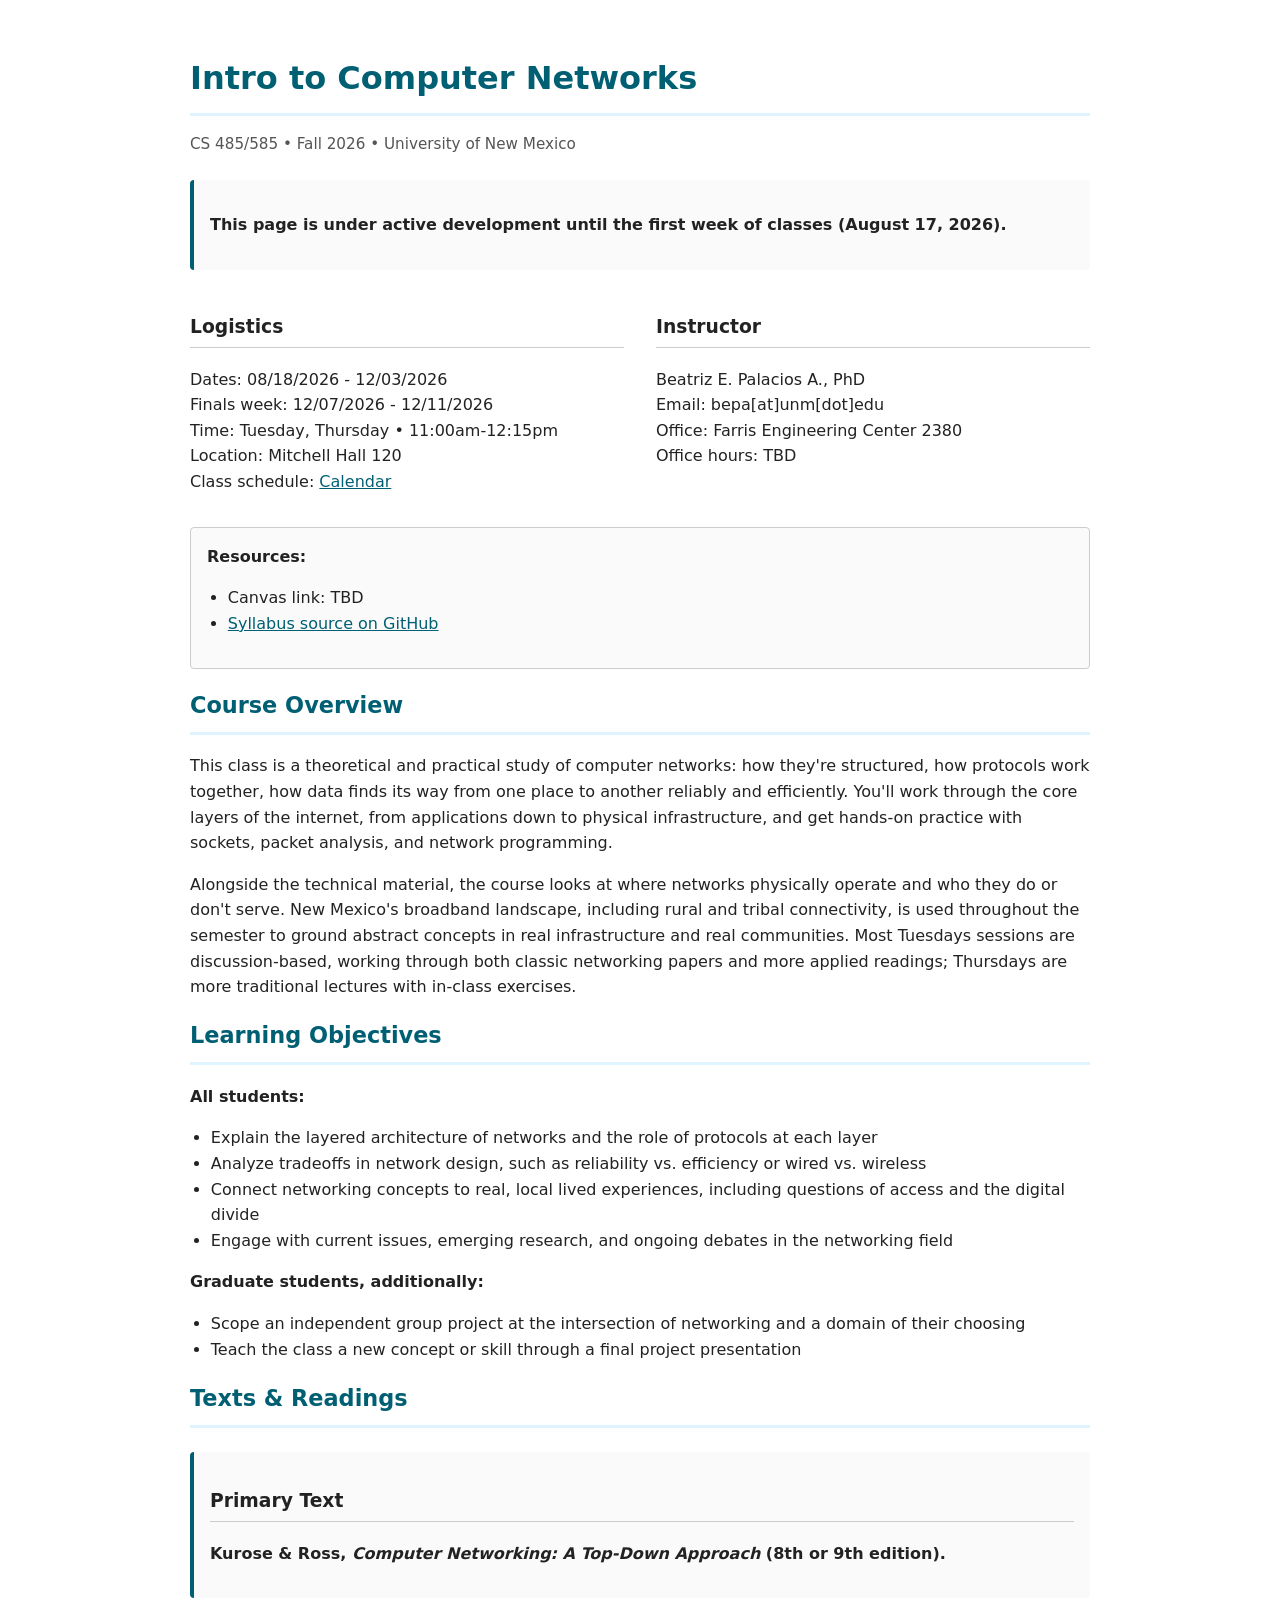
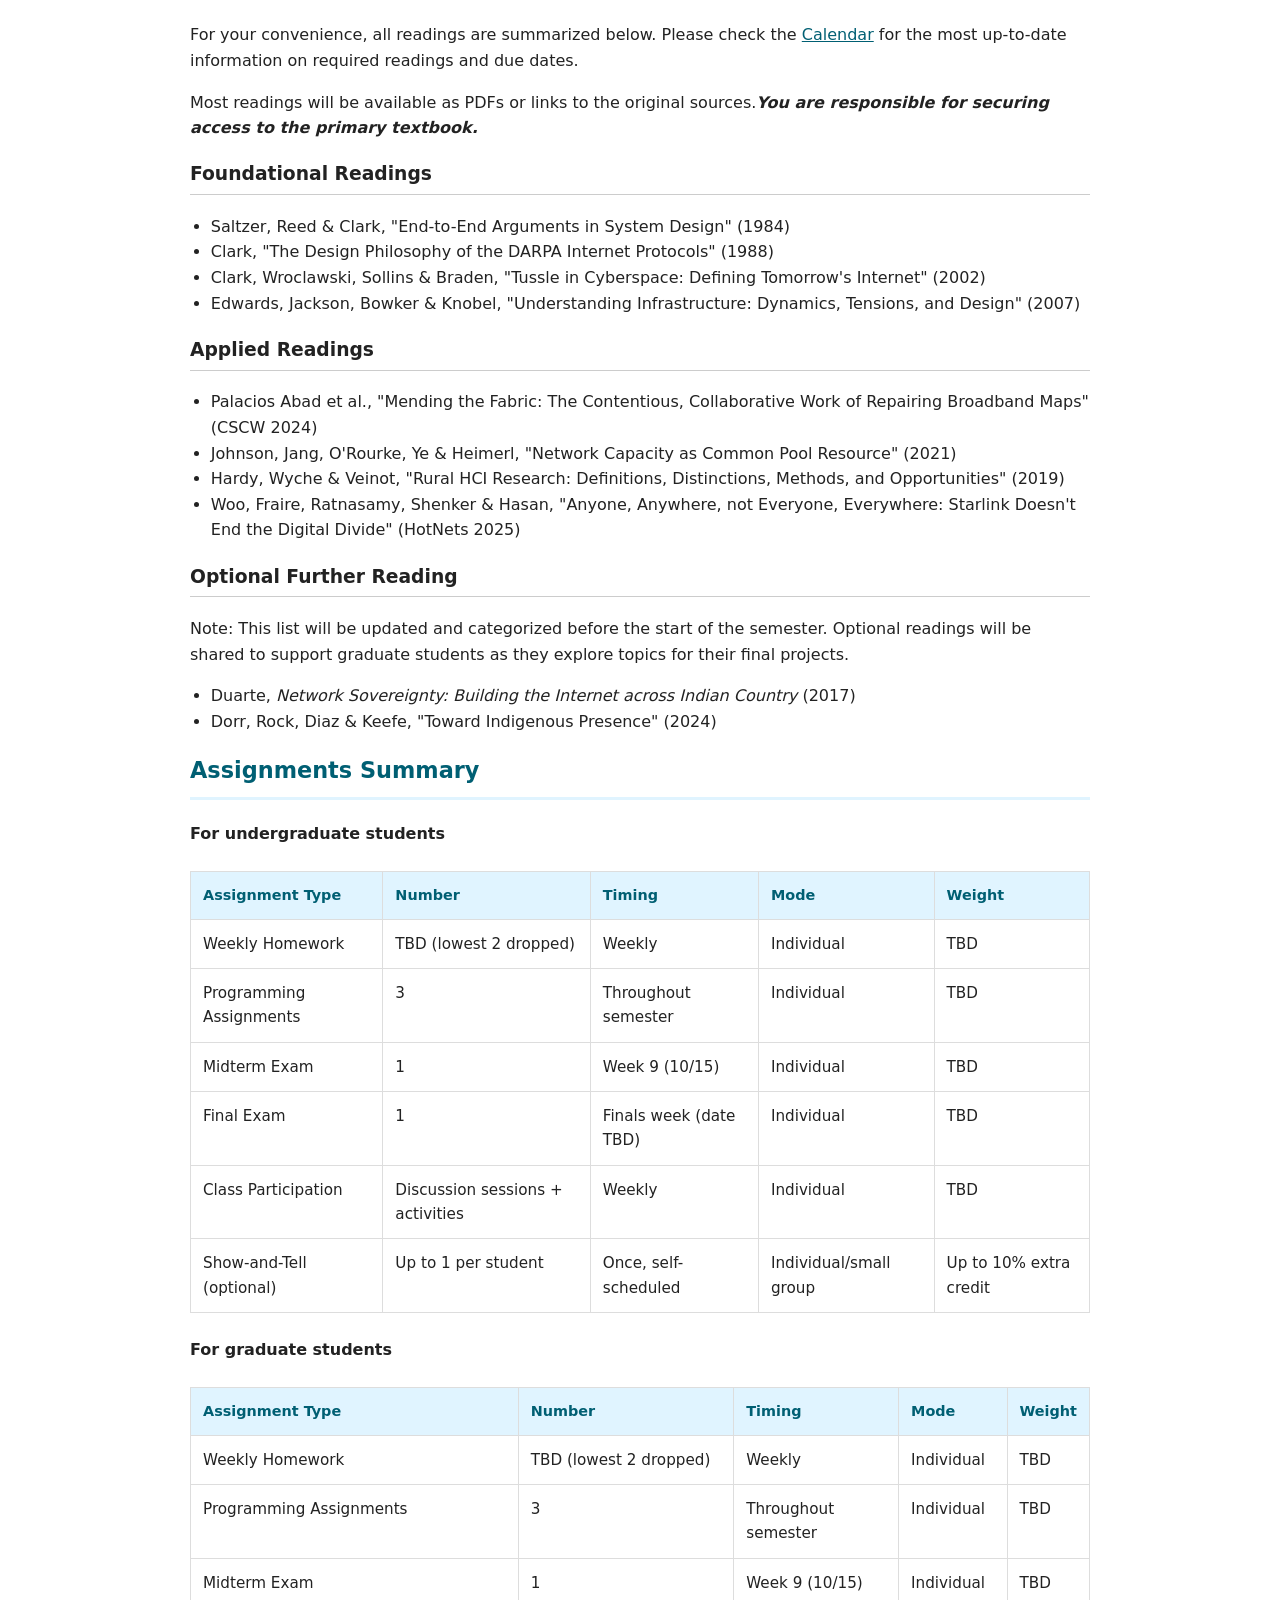
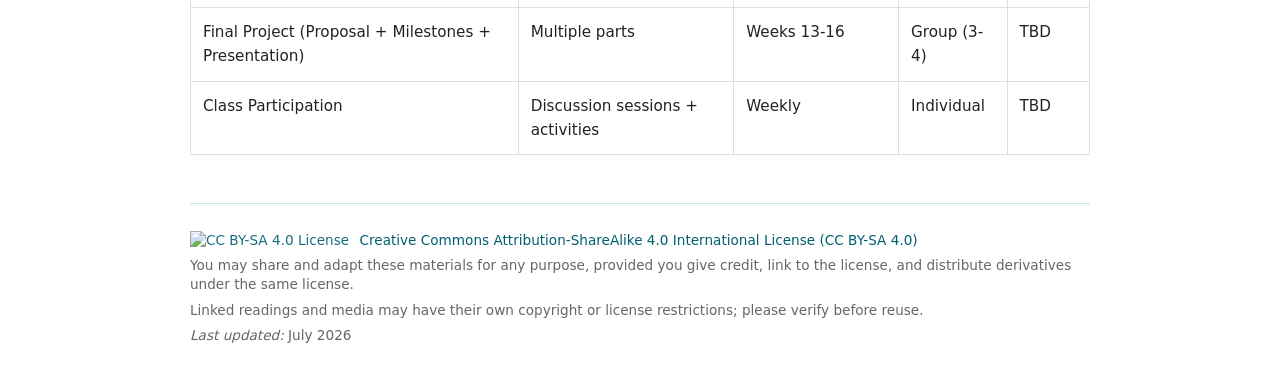
==== index.html @ 144d6987 "Initial commit for course site With basic structure. This is a work-in-progress." ====
<!DOCTYPE html>
<html lang="en">
  <head>
    <meta charset="UTF-8">
    <title>Networks - Fall 2026</title>
    <meta name="viewport" content="width=device-width, initial-scale=1">
    <link rel="stylesheet" href="styles.css">
  </head>

  <body>
    <h1>Intro to Computer Networks</h1>
    <p class="meta">CS 485/585 • Fall 2026 • University of New Mexico</p>

    <div class="box-a">
      <p><strong>This page is under active development until the first week of classes (August 17, 2026).</strong></p>
    </div>

    <div class="twocol">
      <div>
        <h3>Logistics</h3>
        <p>
          Dates: 08/18/2026 - 12/03/2026<br>
          Finals week: 12/07/2026 - 12/11/2026<br>
          Time: Tuesday, Thursday • 11:00am-12:15pm<br>
          Location: Mitchell Hall 120<br>
          Class schedule: <a href="schedule/">Calendar</a>
        </p>
      </div>

      <div>
        <h3>Instructor</h3>
        <p>
          Beatriz E. Palacios A., PhD<br>
          Email: bepa[at]unm[dot]edu<br>
          Office: Farris Engineering Center 2380<br>
          Office hours: TBD
        </p>
      </div>
    </div>

    <div class="box">
      <strong>Resources:</strong>
      <ul>
        <li>Canvas link: TBD</li>
        <li><a href="https://github.com/bepalaciosa/networks-fall2026">Syllabus source on GitHub</a></li>
      </ul>
    </div>

    <h2>Course Overview</h2>
    <p>
        This class is a theoretical and practical study of computer networks: how they're structured, how protocols work together, how data finds its way from one place to another reliably and efficiently. You'll work through the core layers of the internet, from applications down to physical infrastructure, and get hands-on practice with sockets, packet analysis, and network programming.
    </p>
    <p>
        Alongside the technical material, the course looks at where networks physically operate and who they do or don't serve. New Mexico's broadband landscape, including rural and tribal connectivity, is used throughout the semester to ground abstract concepts in real infrastructure and real communities. Most Tuesdays sessions are discussion-based, working through both classic networking papers and more applied readings; Thursdays are more traditional lectures with in-class exercises.
    </p>

    <h2>Learning Objectives</h2>
    <p><strong>All students:</strong></p>
    <ul>
      <li>Explain the layered architecture of networks and the role of protocols at each layer</li>
      <li>Analyze tradeoffs in network design, such as reliability vs. efficiency or wired vs. wireless</li>
      <li>Connect networking concepts to real, local lived experiences, including questions of access and the digital divide</li>
      <li>Engage with current issues, emerging research, and ongoing debates in the networking field</li>
    </ul>
    <p><strong>Graduate students, additionally:</strong></p>
    <ul>
      <li>Scope an independent group project at the intersection of networking and a domain of their choosing</li>
      <li>Teach the class a new concept or skill through a final project presentation</li>
    </ul>

    <h2>Texts &amp; Readings</h2>
    <div class="box-a">
        <h3>Primary Text</h3>
       <p><strong>Kurose &amp; Ross, <em>Computer Networking: A Top-Down Approach</em> (8th or 9th edition).</strong></p>
    </div>

    <p>For your convenience, all readings are summarized below. Please check the <a href="schedule/">Calendar</a> for the most up-to-date information on required readings and due dates.</p>

    <p>Most readings will be available as PDFs or links to the original sources.<strong><em>You are responsible for securing access to the primary textbook.</em></strong></p>
   
    <h3>Foundational Readings</h3>
    <ul>
        <li>Saltzer, Reed &amp; Clark, "End-to-End Arguments in System Design" (1984)</li>
        <li>Clark, "The Design Philosophy of the DARPA Internet Protocols" (1988)</li>
        <li>Clark, Wroclawski, Sollins &amp; Braden, "Tussle in Cyberspace: Defining Tomorrow's Internet" (2002)</li>
        <li>Edwards, Jackson, Bowker &amp; Knobel, "Understanding Infrastructure: Dynamics, Tensions, and Design" (2007)</li>
    </ul>

    <h3>Applied Readings</h3>
    <ul>
        <li>Palacios Abad et al., "Mending the Fabric: The Contentious, Collaborative Work of Repairing Broadband Maps" (CSCW 2024)</li>
        <li>Johnson, Jang, O'Rourke, Ye &amp; Heimerl, "Network Capacity as Common Pool Resource" (2021)</li>
        <li>Hardy, Wyche &amp; Veinot, "Rural HCI Research: Definitions, Distinctions, Methods, and Opportunities" (2019)</li>
        <li>Woo, Fraire, Ratnasamy, Shenker &amp; Hasan, "Anyone, Anywhere, not Everyone, Everywhere: Starlink Doesn't End the Digital Divide" (HotNets 2025)</li>
    </ul>
    
    <h3>Optional Further Reading</h3>
    <p>Note: This list will be updated and categorized before the start of the semester. Optional readings will be shared to support graduate students as they explore topics for their final projects.</p>
    <ul>
        <li>Duarte, <em>Network Sovereignty: Building the Internet across Indian Country</em> (2017)</li>
        <li>Dorr, Rock, Diaz &amp; Keefe, "Toward Indigenous Presence" (2024)</li>
    </ul>

    <h2>Assignments Summary</h2>

    <h4>For undergraduate students</h4>
    <table class="course-table">
      <thead>
        <tr>
          <th>Assignment Type</th>
          <th>Number</th>
          <th>Timing</th>
          <th>Mode</th>
          <th>Weight</th>
        </tr>
      </thead>
      <tbody>
        <tr>
          <td>Weekly Homework</td><td>TBD (lowest 2 dropped)</td><td>Weekly</td><td>Individual</td><td>TBD</td>
        </tr>
        <tr>
          <td>Programming Assignments</td><td>3</td><td>Throughout semester</td><td>Individual</td><td>TBD</td>
        </tr>
        <tr>
          <td>Midterm Exam</td><td>1</td><td>Week 9 (10/15)</td><td>Individual</td><td>TBD</td>
        </tr>
        <tr>
          <td>Final Exam</td><td>1</td><td>Finals week (date TBD)</td><td>Individual</td><td>TBD</td>
        </tr>
        <tr>
          <td>Class Participation</td><td>Discussion sessions + activities</td><td>Weekly</td><td>Individual</td><td>TBD</td>
        </tr>
        <tr>
          <td>Show-and-Tell (optional)</td><td>Up to 1 per student</td><td>Once, self-scheduled</td><td>Individual/small group</td><td>Up to 10% extra credit</td>
        </tr>
      </tbody>
    </table>

    <h4>For graduate students</h4>
    <table class="course-table">
      <thead>
        <tr>
          <th>Assignment Type</th>
          <th>Number</th>
          <th>Timing</th>
          <th>Mode</th>
          <th>Weight</th>
        </tr>
      </thead>
      <tbody>
        <tr>
          <td>Weekly Homework</td>
          <td>TBD (lowest 2 dropped)</td>
          <td>Weekly</td>
          <td>Individual</td>
          <td>TBD</td>
        </tr>
        <tr>
          <td>Programming Assignments</td>
          <td>3</td>
          <td>Throughout semester</td>
          <td>Individual</td>
          <td>TBD</td>
        </tr>
        <tr>
          <td>Midterm Exam</td>
          <td>1</td>
          <td>Week 9 (10/15)</td>
          <td>Individual</td>
          <td>TBD</td>
        </tr>
        <tr>
          <td>Final Project (Proposal + Milestones + Presentation)</td>
          <td>Multiple parts</td>
          <td>Weeks 13-16</td>
          <td>Group (3-4)</td>
          <td>TBD</td>
        </tr>
        <tr>
          <td>Class Participation</td>
          <td>Discussion sessions + activities</td>
          <td>Weekly</td>
          <td>Individual</td>
          <td>TBD</td>
        </tr>
      </tbody>
    </table>

  </body>

  <footer class="course-footer">
    <p>
      <a href="https://creativecommons.org/licenses/by-sa/4.0/" target="_blank" class="cc-license">
        <img src="https://licensebuttons.net/l/by-sa/4.0/88x31.png" alt="CC BY-SA 4.0 License" class="cc-badge">
        Creative Commons Attribution-ShareAlike 4.0 International License (CC BY-SA 4.0)
      </a>
    </p>

    <p>You may share and adapt these materials for any purpose, provided you give credit, link to the license, and distribute derivatives under the same license.</p>

    <p>Linked readings and media may have their own copyright or license restrictions; please verify before reuse.</p>

    <p><em>Last updated:</em> July 2026</p>
  </footer>
</html>
---- styles.css ----
body { 
  font-family: system-ui, sans-serif; 
  max-width: 900px; 
  margin: 0 auto; 
  padding: 2rem 1rem; 
  line-height: 1.6; 
  color: #222; 
}

h1, h2 { 
  color: #005f73; 
  border-bottom: 3px solid #e0f4ff; 
  padding-bottom: 0.5rem; 
}

h1 { 
  font-size: 2rem; 
  margin-bottom: 0.5rem; 
}

h2 { 
  font-size: 1.4rem; 
}

h3 {
  border-bottom: 1px solid #ccc;
  padding-bottom: 0.3rem;
}

.meta { 
  color: #555; 
  font-size: 0.95rem; 
  margin: 1rem 0; 
}

.box { 
  border: 1px solid #ccc; 
  padding: 1rem; 
  margin: 1rem 0; 
  background: #fafafa; 
  border-radius: 4px; 
}

ul { 
  padding-left: 1.3rem; 
}

a { 
  color: #005f73; 
}

.twocol { 
  display: flex; 
  gap: 2rem; 
}

.twocol > div { 
  flex: 1; 
}

@media (max-width: 600px) { 
  .twocol { 
    flex-direction: column; 
  } 
}

.hr-blue {
  border: 0;
  border-bottom: 2px solid #e0f4ff;
  margin: 1.5rem 0;
}


/* ===== Footer styles ===== */

.footer-divider {
  border: 0;
  border-top: 1px solid #cce3eb;
  margin: 2rem 0;
}

.course-footer {
  margin-top: 3rem;
  padding-top: 1.25rem;
  border-top: 1px solid #cce3eb; /* lighter, subtler line */
  font-size: 0.85rem;            /* slightly smaller text */
  color: #666;                   /* gentle contrast */
  text-align: left;
  line-height: 1.4;
}

.course-footer a {
  color: #005f73;
  text-decoration: none;
}

.course-footer a:hover {
  text-decoration: underline;
}

.course-footer .cc-badge {
  vertical-align: middle;
  height: 20px;
  margin-right: 6px;
  border: none;
  opacity: 0.9;                  /* lightens the icon */
}

.course-footer strong {
  color: #005f73;
}

.course-footer p {
  margin: 0.4rem 0;
}

/* Optional: make footer extra subtle on small screens */
@media (max-width: 600px) {
  .course-footer {
    font-size: 0.8rem;
    line-height: 1.3;
  }
}

table.course-table {
  width: 100%;
  border-collapse: collapse;
  margin: 1.5rem 0;
  font-size: 0.95rem;
  /* border: 1px solid #000; */
}

.course-table th,
.course-table td {
  border: 1px solid #ddd;
  padding: 0.75rem;
  vertical-align: top;
  /* background: white; */
}

.course-table th {
  background: #e0f4ff;
  color: #005f73;
  text-align: left;
  font-weight: 600;
  font-size: 0.9rem;
}

/* .course-table tr:nth-child(even) {
  background: #fafafa;
} */

.course-table tr:hover {
  background: #f0f8ff;
}

.course-table strong {
  color: #005f73;
}

.course-table .week-header td {
  background: #fafafa !important;
  font-weight: 600;
  font-size: 0.9rem;
}

.course-table .week-title {
  font-weight: 600;
  color: #005f73;
}

.course-table tfoot td {
  background: #e0f4ff;
  font-weight: 700;
  color: #005f73;
  border-top: 3px double #005f73;
  padding: 0.75rem;
}

/* Compact lists for course calendar */
.course-table ul {
  margin: 0.25rem 0 0.5rem 1rem !important;
  padding-left: 0 !important;
}

.course-table li {
  margin-bottom: 0.1rem;
}

/* Responsive table on mobile */
@media (max-width: 600px) {
  .course-table {
    font-size: .9rem;
    /* font-size: 0.85rem; */
    /* margin: 1rem 0; */
  }

  .course-table th,
  .course-table td {
    padding: 0.5rem 0.4rem;
  }
}

/* ===== Schedule Page Navigation ===== */
.syllabus-back-link {
  margin: 1.5rem 0 2rem 0;  /* top/bottom spacing only */
  text-align: left;         /* left aligned */
}

.syllabus-back-link a {
  color: #005f73;
  text-decoration: none;
  font-size: 0.95rem;       /* smaller text */
  font-weight: 500;
  padding: 0.3rem 0.6rem;
  border: 1px solid #e0f4ff;
  border-radius: 3px;
  background: #fafafa;
  transition: all 0.2s ease;
  display: inline-block;    /* shrinks to content */
}

.syllabus-back-link a:hover {
  background: #e0f4ff;
  border-color: #005f73;
}

@media (max-width: 600px) {
  .syllabus-back-link {
    margin: 1rem 0 1.5rem 0;
  }
  .syllabus-back-link a {
    font-size: 0.9rem;
    padding: 0.25rem 0.5rem;
  }
}

/* Option A / Option B boxes for comparisons */
.box-a {
  /* border: 1px solid #ccc; */
  border-left: 4px solid #005f73;
  padding: 1rem;
  margin: 1.5rem 0;
  background: #fafafa;
  border-radius: 4px;
}
.box-b {
  /* border: 1px solid #ccc; */
  border-left: 4px solid #94b8c0;
  padding: 1rem;
  margin: 1.5rem 0;
  background: #fafafa;
  border-radius: 4px;
}
.box-a .option-label,
.box-b .option-label {
  font-weight: 700;
  font-size: 0.85rem;
  text-transform: uppercase;
  letter-spacing: 0.05em;
  margin-bottom: 0.5rem;
  color: #005f73;
}

details summary.option-label {
  cursor: pointer;
}
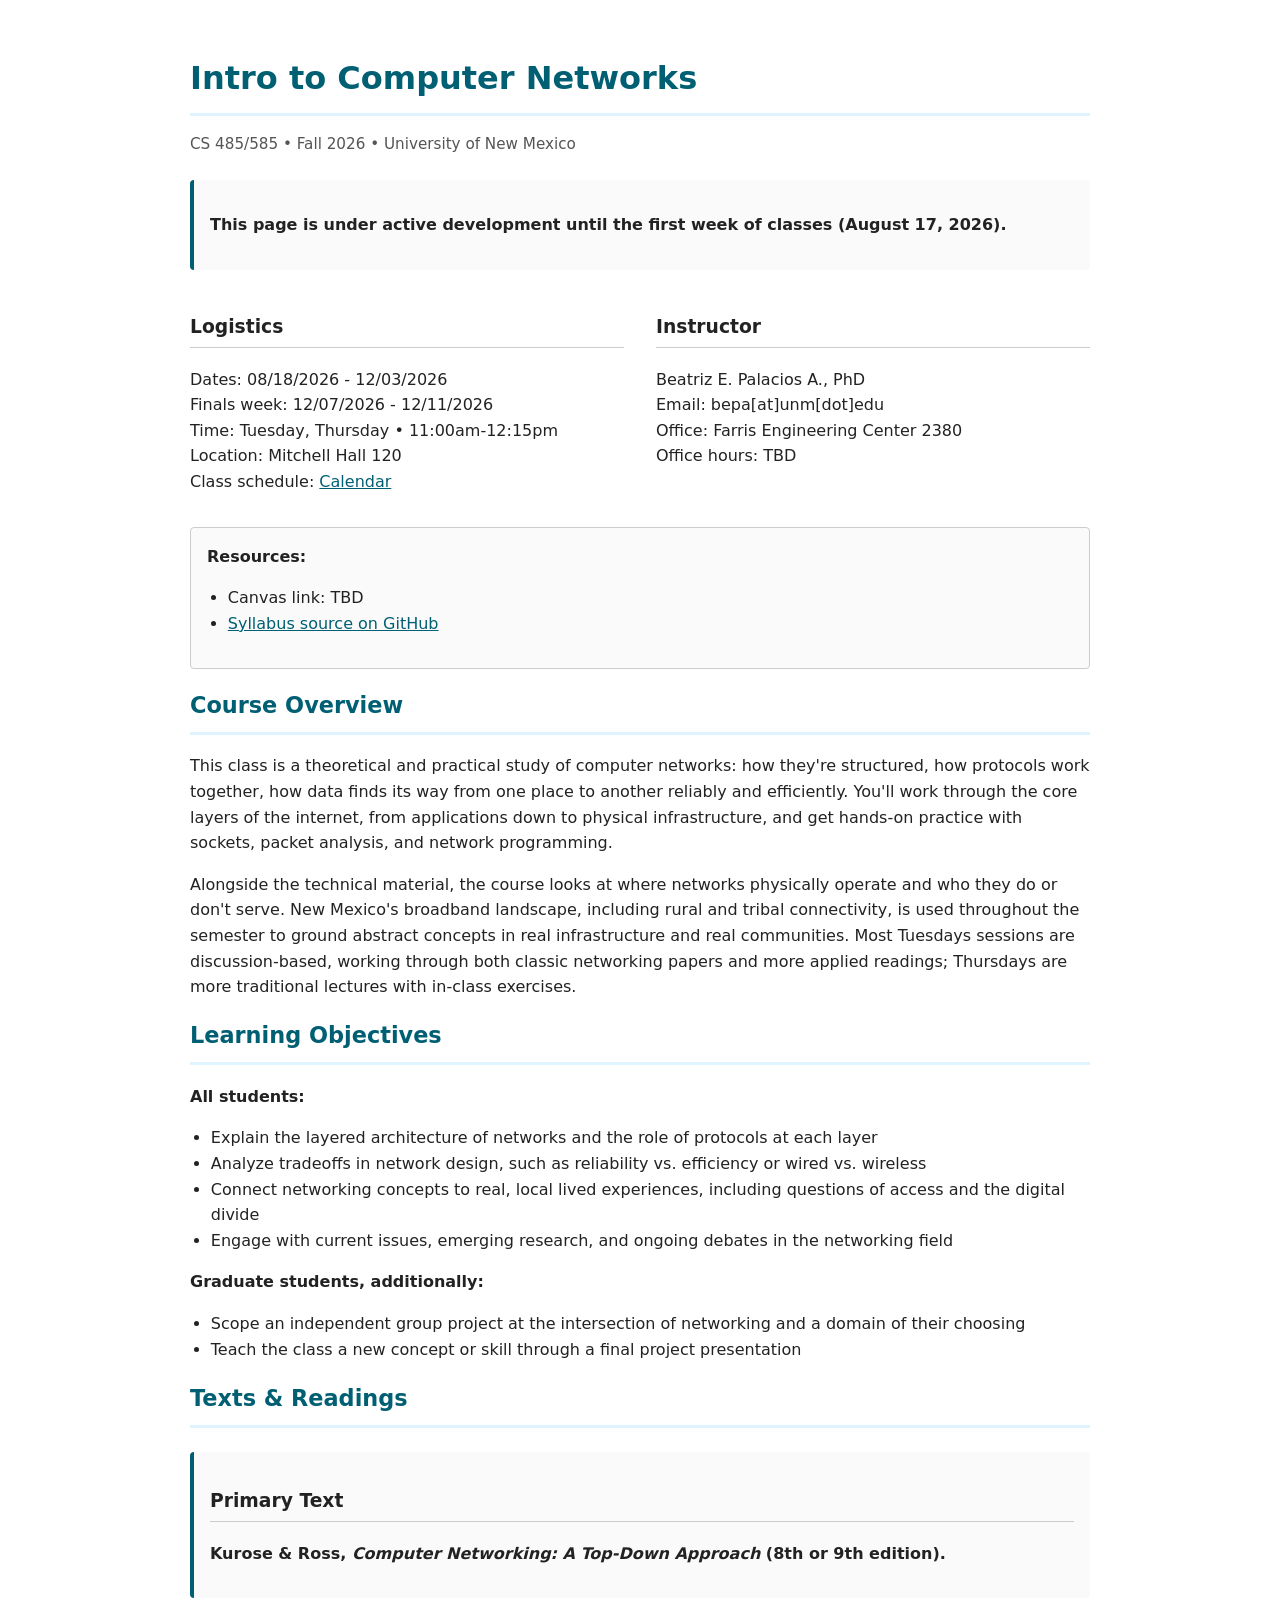
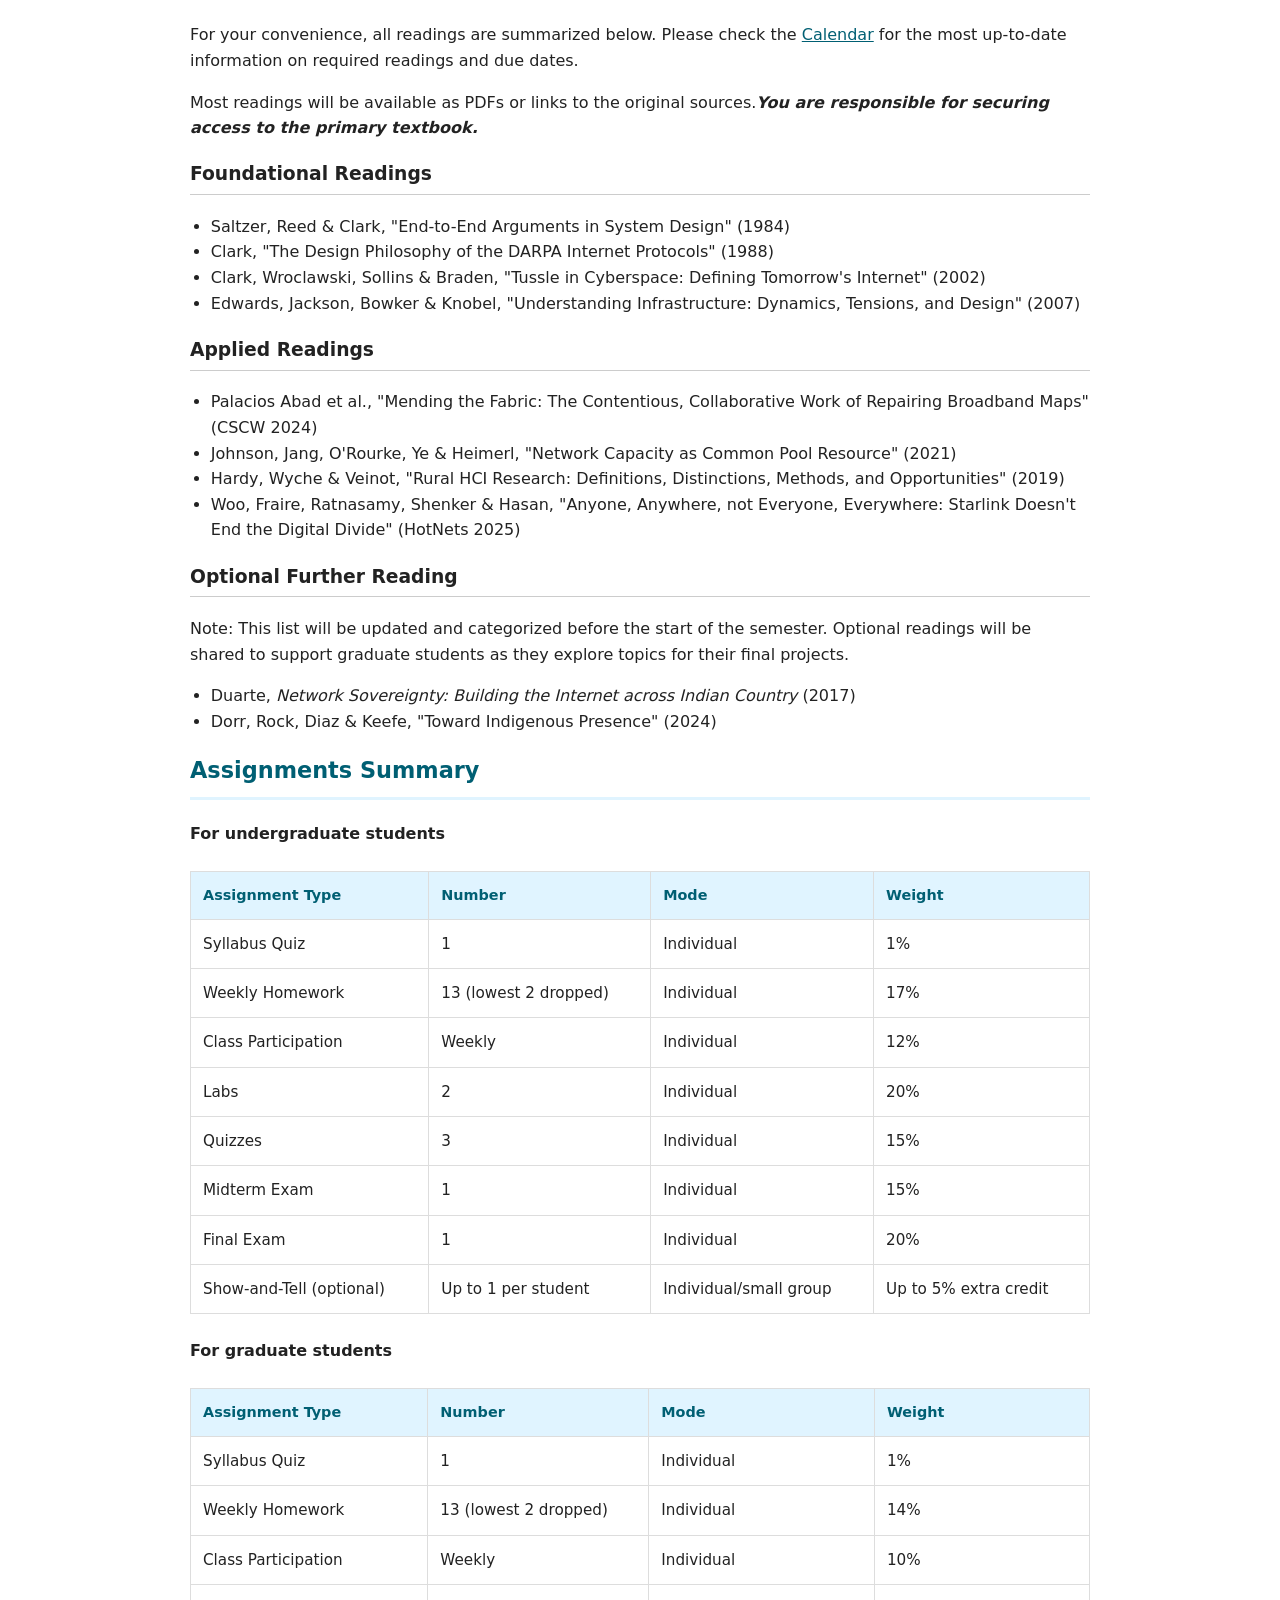
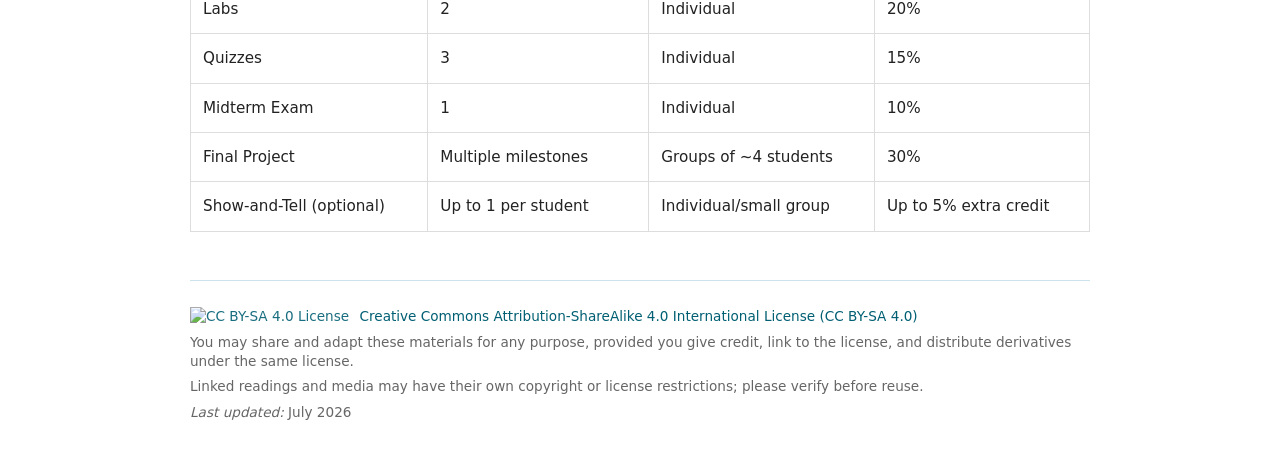
==== commit a2e9944f: "Add weights to all assignments" ====
--- a/index.html
+++ b/index.html
@@ -105,85 +105,144 @@
 
     <h4>For undergraduate students</h4>
     <table class="course-table">
-      <thead>
-        <tr>
-          <th>Assignment Type</th>
-          <th>Number</th>
-          <th>Timing</th>
-          <th>Mode</th>
-          <th>Weight</th>
-        </tr>
-      </thead>
-      <tbody>
-        <tr>
-          <td>Weekly Homework</td><td>TBD (lowest 2 dropped)</td><td>Weekly</td><td>Individual</td><td>TBD</td>
-        </tr>
-        <tr>
-          <td>Programming Assignments</td><td>3</td><td>Throughout semester</td><td>Individual</td><td>TBD</td>
-        </tr>
-        <tr>
-          <td>Midterm Exam</td><td>1</td><td>Week 9 (10/15)</td><td>Individual</td><td>TBD</td>
-        </tr>
-        <tr>
-          <td>Final Exam</td><td>1</td><td>Finals week (date TBD)</td><td>Individual</td><td>TBD</td>
-        </tr>
-        <tr>
-          <td>Class Participation</td><td>Discussion sessions + activities</td><td>Weekly</td><td>Individual</td><td>TBD</td>
-        </tr>
-        <tr>
-          <td>Show-and-Tell (optional)</td><td>Up to 1 per student</td><td>Once, self-scheduled</td><td>Individual/small group</td><td>Up to 10% extra credit</td>
-        </tr>
-      </tbody>
+        <thead>
+            <tr>
+                <th>Assignment Type</th>
+                <th>Number</th>
+                <!-- <th>Timing</th> -->
+                <th>Mode</th>
+                <th>Weight</th>
+            </tr>
+        </thead>
+        <tbody>
+            <tr>
+                <td>Syllabus Quiz</td>
+                <td>1</td>
+                <!-- <td>Week &#35;1</td> -->
+                <td>Individual</td>
+                <td>1%</td>
+            </tr>
+            <tr>
+                <td>Weekly Homework</td>
+                <td>13 (lowest 2 dropped)</td>
+                <!-- <td>Weekly</td> -->
+                <td>Individual</td>
+                <td>17%</td>
+            </tr>
+            <tr>
+                <td>Class Participation</td>
+                <td>Weekly</td>
+                <!-- <td>Weekly discussions + activities</td> -->
+                <td>Individual</td>
+                <td>12%</td>
+            </tr>
+            <tr>
+                <td>Labs</td>
+                <td>2</td>
+                <!-- <td>Throughout semester</td> -->
+                <td>Individual</td>
+                <td>20%</td>
+            </tr>
+            <tr>
+                <td>Quizzes</td>
+                <td>3</td>
+                <!-- <td>In-class, 1 before the midterm</td> -->
+                <td>Individual</td>
+                <td>15%</td>
+            </tr>
+            <tr>
+                <td>Midterm Exam</td>
+                <td>1</td>
+                <!-- <td>Week &#35;9 (10/15)</td> -->
+                <td>Individual</td>
+                <td>15%</td>
+            </tr>
+            <tr>
+                <td>Final Exam</td>
+                <td>1</td>
+                <!-- <td>Finals week (date TBD)</td> -->
+                <td>Individual</td>
+                <td>20%</td>
+            </tr>
+            <tr>
+                <td>Show-and-Tell (optional)</td>
+                <td>Up to 1 per student</td>
+                <!-- <td>Once, self-scheduled</td> -->
+                <td>Individual/small group</td>
+                <td>Up to 5% extra credit</td>
+            </tr>
+        </tbody>
     </table>
 
     <h4>For graduate students</h4>
     <table class="course-table">
-      <thead>
-        <tr>
-          <th>Assignment Type</th>
-          <th>Number</th>
-          <th>Timing</th>
-          <th>Mode</th>
-          <th>Weight</th>
-        </tr>
-      </thead>
-      <tbody>
-        <tr>
-          <td>Weekly Homework</td>
-          <td>TBD (lowest 2 dropped)</td>
-          <td>Weekly</td>
-          <td>Individual</td>
-          <td>TBD</td>
-        </tr>
-        <tr>
-          <td>Programming Assignments</td>
-          <td>3</td>
-          <td>Throughout semester</td>
-          <td>Individual</td>
-          <td>TBD</td>
-        </tr>
-        <tr>
-          <td>Midterm Exam</td>
-          <td>1</td>
-          <td>Week 9 (10/15)</td>
-          <td>Individual</td>
-          <td>TBD</td>
-        </tr>
-        <tr>
-          <td>Final Project (Proposal + Milestones + Presentation)</td>
-          <td>Multiple parts</td>
-          <td>Weeks 13-16</td>
-          <td>Group (3-4)</td>
-          <td>TBD</td>
-        </tr>
-        <tr>
-          <td>Class Participation</td>
-          <td>Discussion sessions + activities</td>
-          <td>Weekly</td>
-          <td>Individual</td>
-          <td>TBD</td>
-        </tr>
-      </tbody>
+    <thead>
+        <tr>
+            <th>Assignment Type</th>
+            <th>Number</th>
+            <!-- <th>Timing</th> -->
+            <th>Mode</th>
+            <th>Weight</th>
+        </tr>
+    </thead>
+    <tbody>
+        <tr>
+            <td>Syllabus Quiz</td>
+            <td>1</td>
+            <!-- <td>Week &#35;1</td> -->
+            <td>Individual</td>
+            <td>1%</td>
+        </tr>
+        <tr>
+            <td>Weekly Homework</td>
+            <td>13 (lowest 2 dropped)</td>
+            <!-- <td>Weekly</td> -->
+            <td>Individual</td>
+            <td>14%</td>
+        </tr>
+        <tr>
+            <td>Class Participation</td>
+            <td>Weekly</td>
+            <!-- <td>Weekly discussions + activities</td> -->
+            <td>Individual</td>
+            <td>10%</td>
+        </tr>
+        <tr>
+            <td>Labs</td>
+            <td>2</td>
+            <!-- <td>Throughout semester</td> -->
+            <td>Individual</td>
+            <td>20%</td>
+        </tr>
+        <tr>
+            <td>Quizzes</td>
+            <td>3</td>
+            <!-- <td>In-class, 1 before the midterm</td> -->
+            <td>Individual</td>
+            <td>15%</td>
+        </tr>
+        <tr>
+            <td>Midterm Exam</td>
+            <td>1</td>
+            <!-- <td>Week &#35;9 (10/15)</td> -->
+            <td>Individual</td>
+            <td>10%</td>
+        </tr>
+        <tr>
+            <td>Final Project</td>
+            <td>Multiple milestones</td>
+            <!-- <td>Starting Week &#35;5</td> -->
+            <td>Groups of ~4 students</td>
+            <td>30%</td>
+        </tr>
+        <tr>
+            <td>Show-and-Tell (optional)</td>
+            <td>Up to 1 per student</td>
+            <!-- <td>Once, self-scheduled</td> -->
+            <td>Individual/small group</td>
+            <td>Up to 5% extra credit</td>
+        </tr>
+    </tbody>
     </table>
 
   </body>
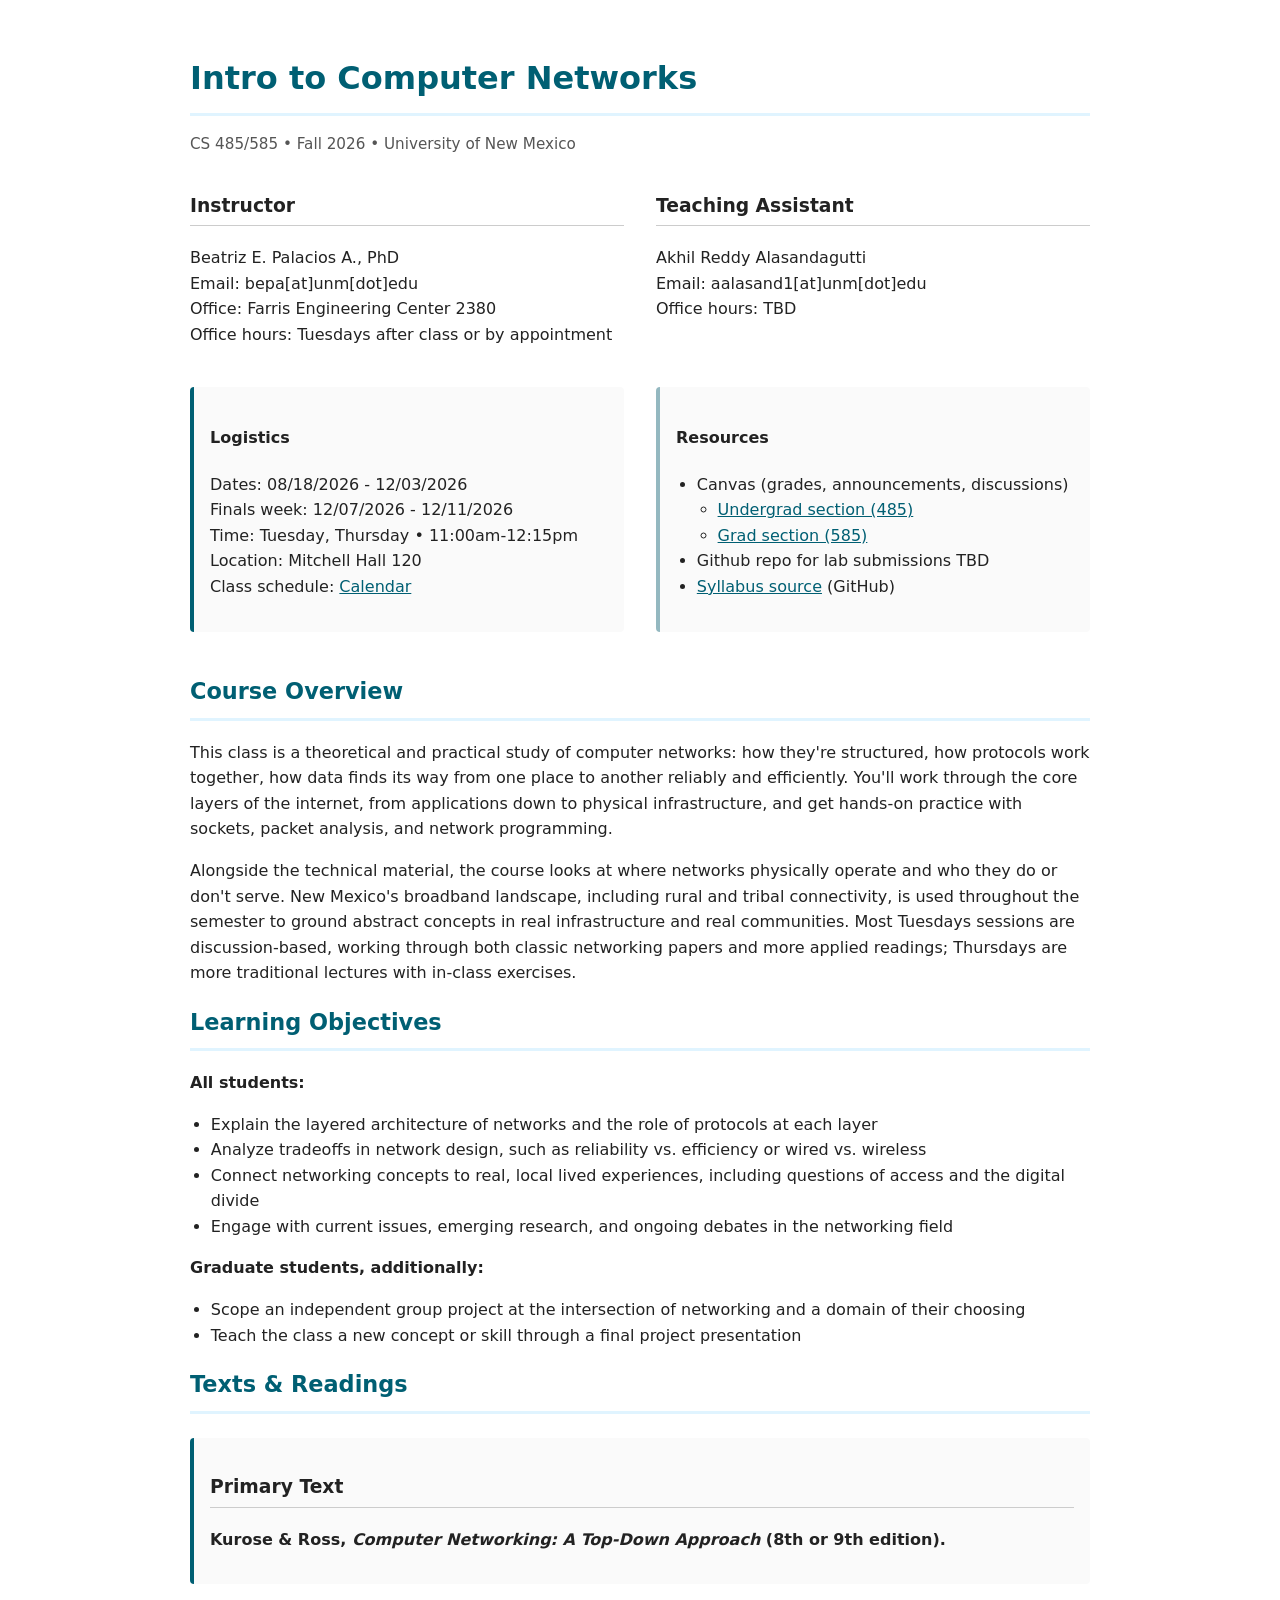
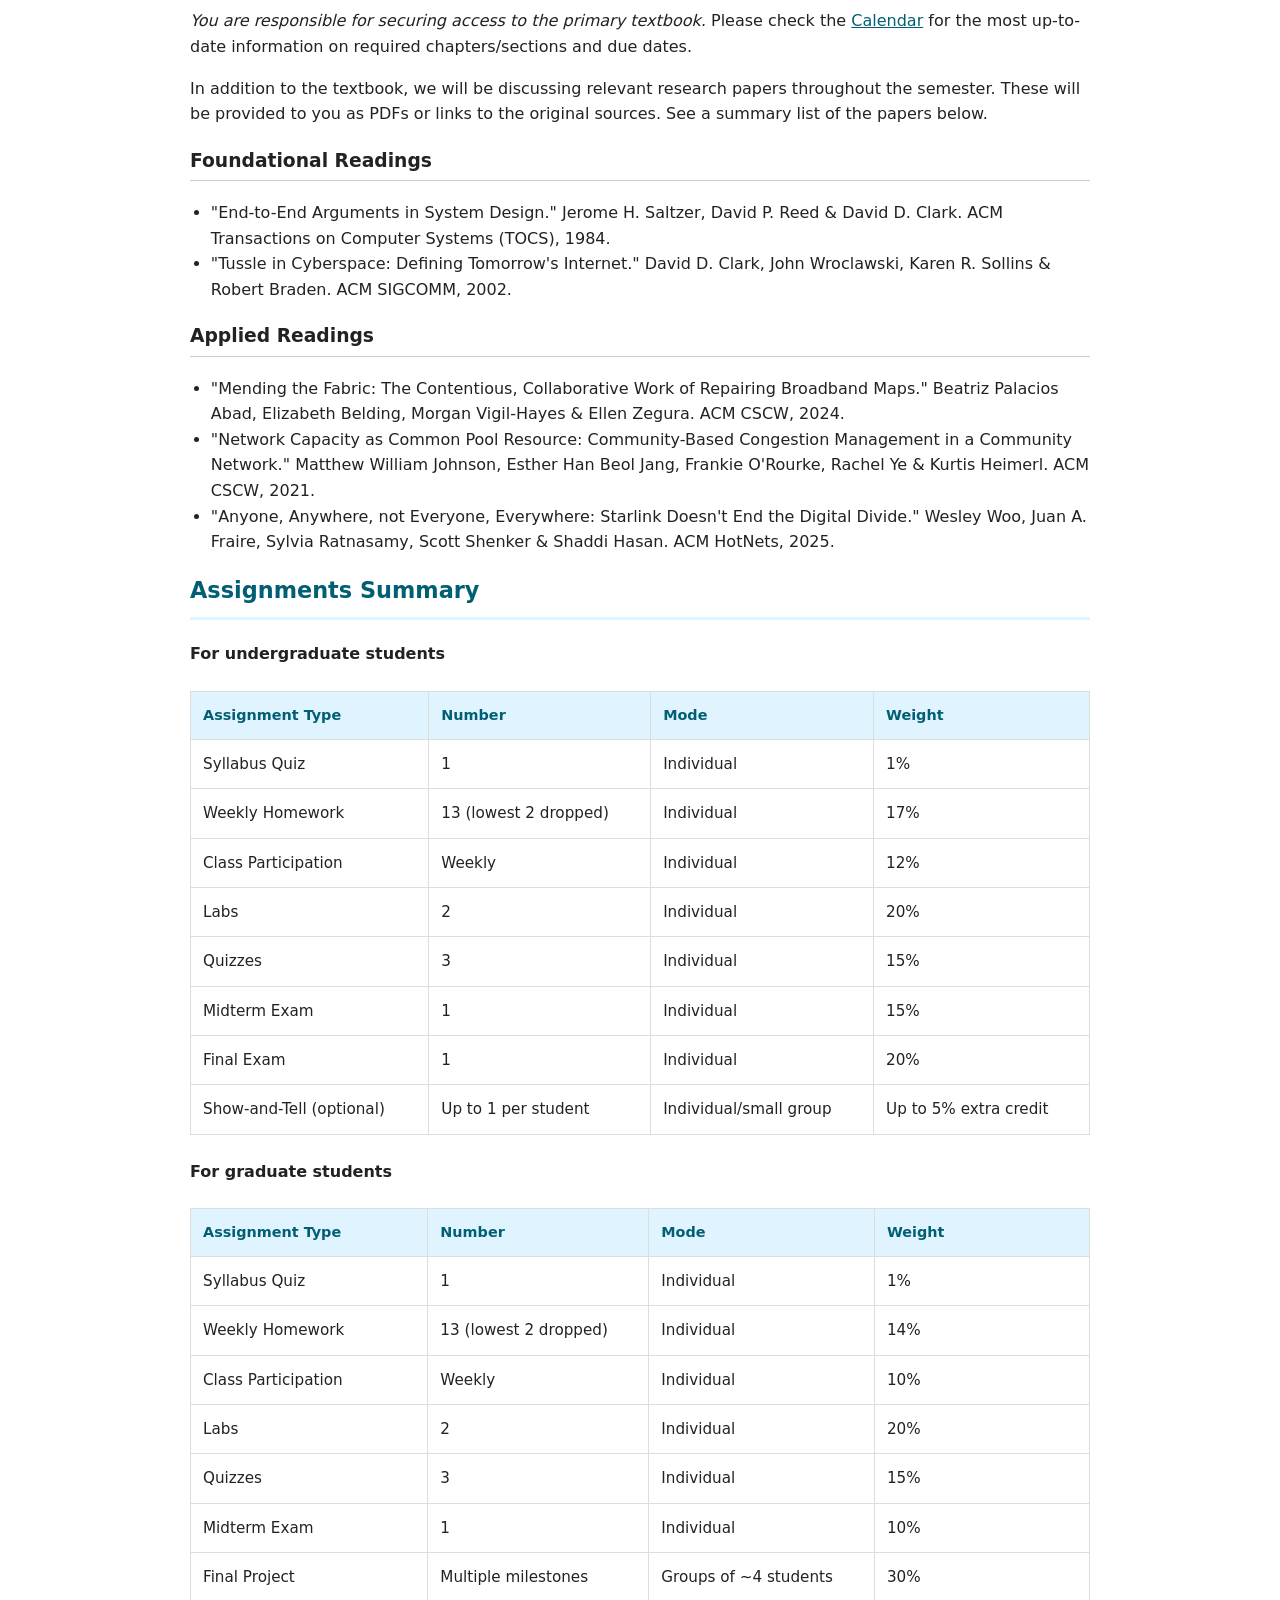
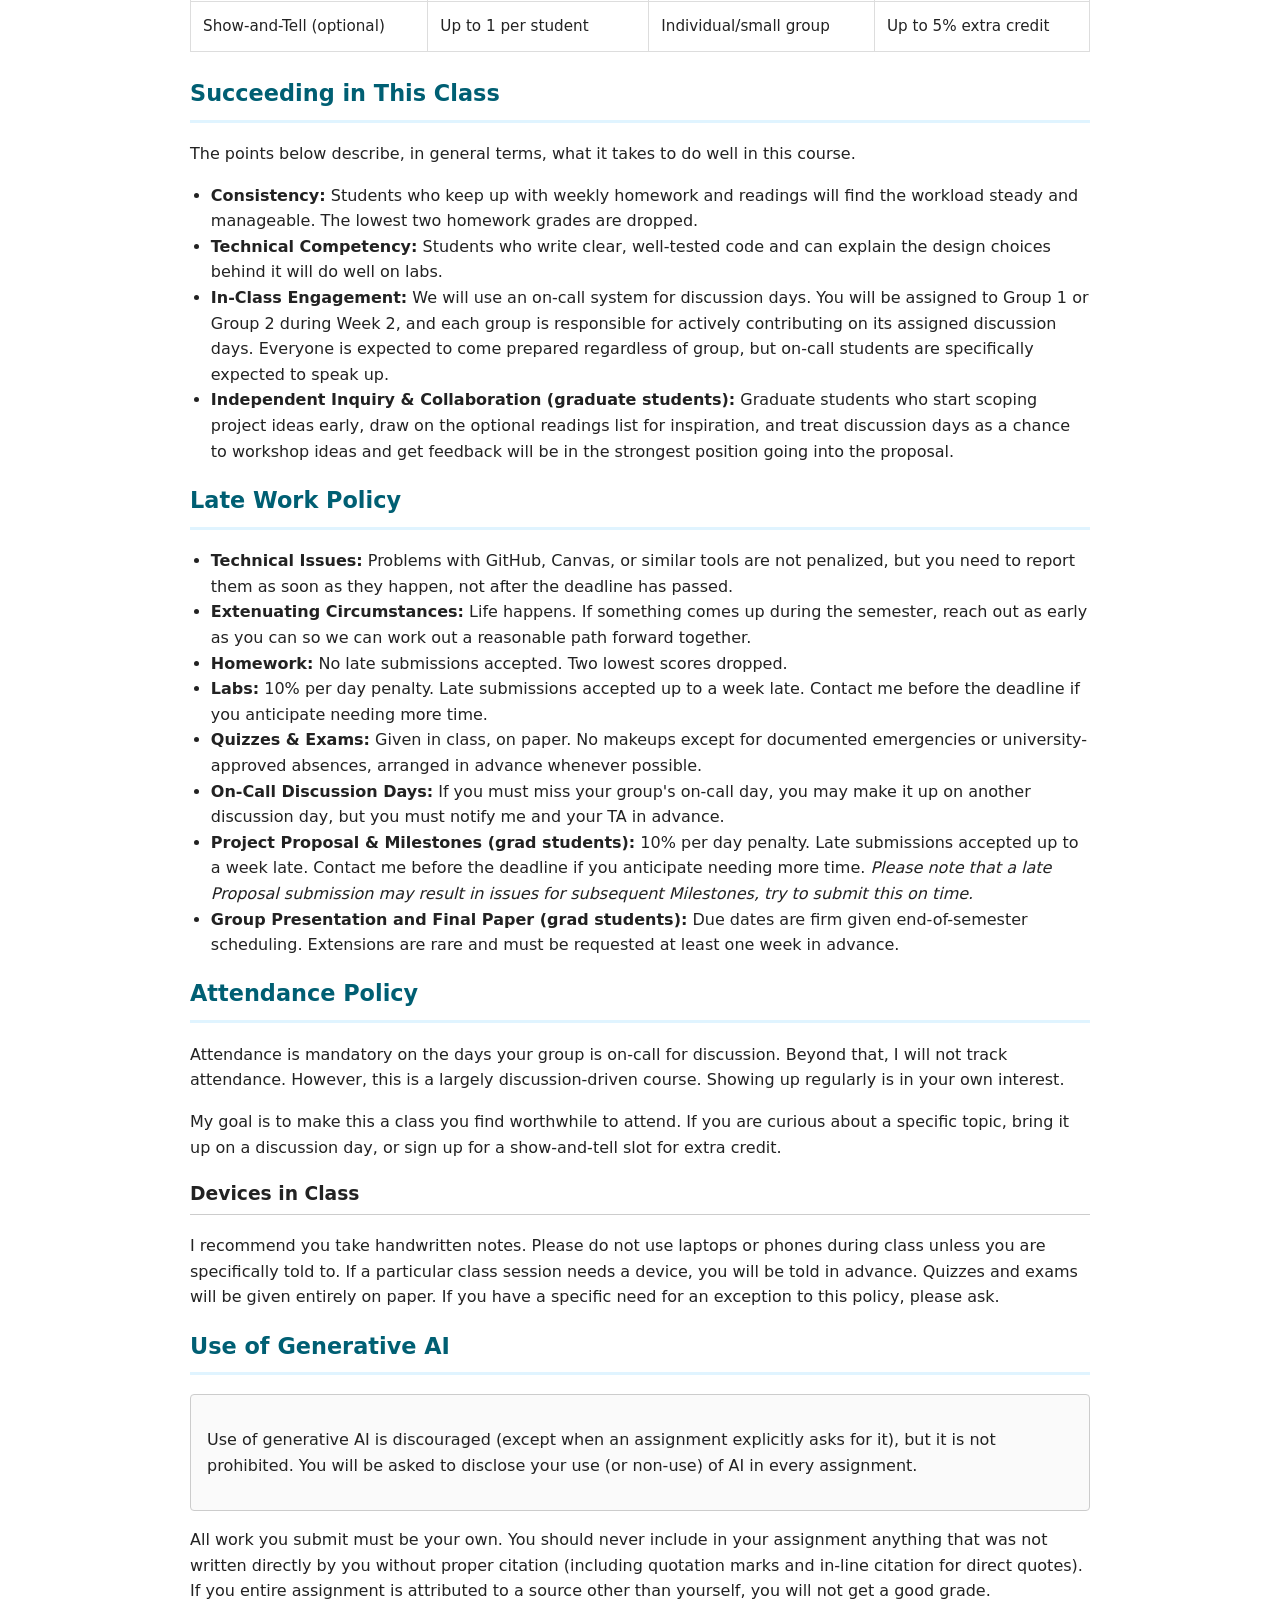
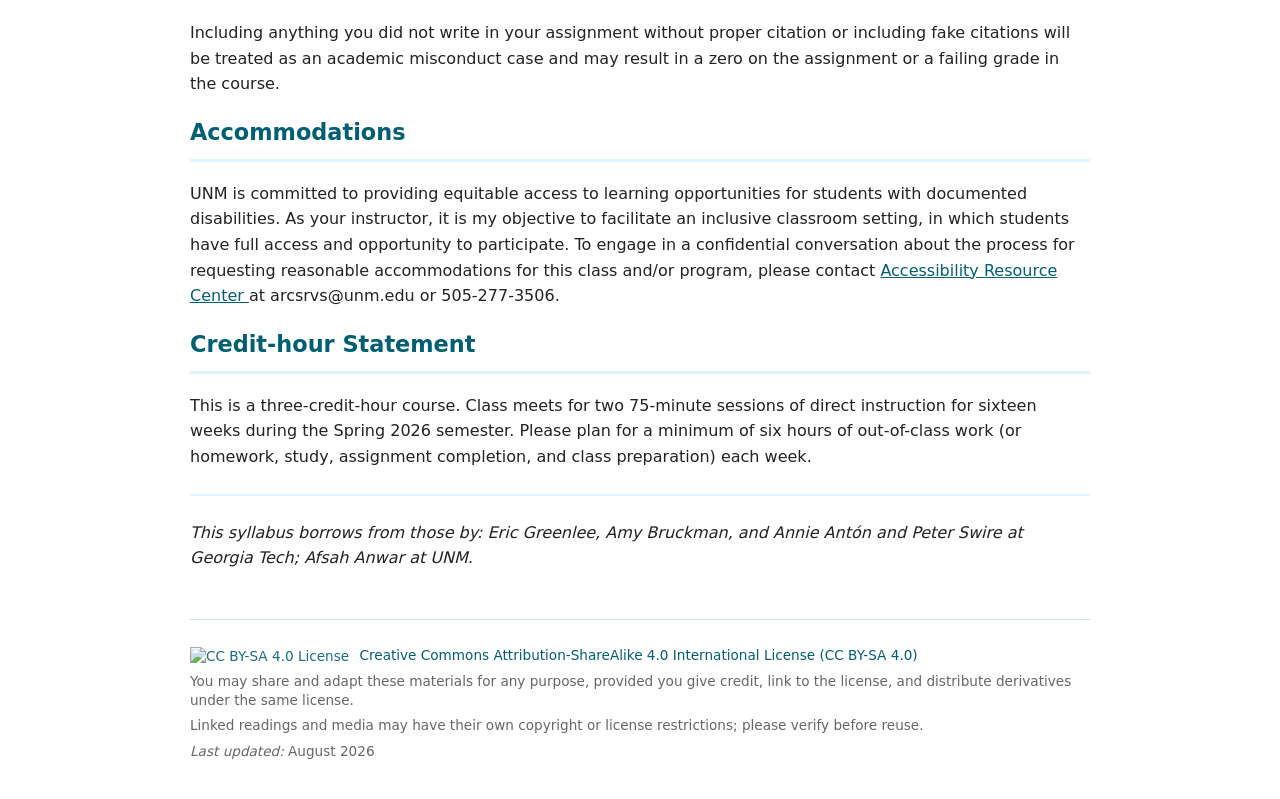
==== commit 84b87b1a: "Include all class policies" ====
--- a/index.html
+++ b/index.html
@@ -11,13 +11,30 @@
     <h1>Intro to Computer Networks</h1>
     <p class="meta">CS 485/585 • Fall 2026 • University of New Mexico</p>
 
-    <div class="box-a">
-      <p><strong>This page is under active development until the first week of classes (August 17, 2026).</strong></p>
+    <div class="twocol">
+        <div>
+            <h3>Instructor</h3>
+            <p>
+            Beatriz E. Palacios A., PhD<br>
+            Email: bepa[at]unm[dot]edu<br>
+            Office: Farris Engineering Center 2380<br>
+            Office hours: Tuesdays after class or by appointment
+            </p>
+      </div>
+        <div>
+            <h3>Teaching Assistant</h3>
+            <p>
+            Akhil Reddy Alasandagutti<br>
+            Email: aalasand1[at]unm[dot]edu<br>
+            <!-- TODO: add office location -->
+            Office hours: TBD
+            </p>
+        </div>
     </div>
 
     <div class="twocol">
-      <div>
-        <h3>Logistics</h3>
+      <div class="box-a">
+        <h4>Logistics</h4>
         <p>
           Dates: 08/18/2026 - 12/03/2026<br>
           Finals week: 12/07/2026 - 12/11/2026<br>
@@ -26,24 +43,19 @@
           Class schedule: <a href="schedule/">Calendar</a>
         </p>
       </div>
-
-      <div>
-        <h3>Instructor</h3>
-        <p>
-          Beatriz E. Palacios A., PhD<br>
-          Email: bepa[at]unm[dot]edu<br>
-          Office: Farris Engineering Center 2380<br>
-          Office hours: TBD
-        </p>
-      </div>
-    </div>
-
-    <div class="box">
-      <strong>Resources:</strong>
-      <ul>
-        <li>Canvas link: TBD</li>
-        <li><a href="https://github.com/bepalaciosa/networks-fall2026">Syllabus source on GitHub</a></li>
-      </ul>
+      <div class="box-b">
+            <h4>Resources</h4>
+            <ul>
+                <li>Canvas (grades, announcements, discussions)
+                    <ul>
+                        <li><a href="https://canvas.unm.edu/courses/73304">Undergrad section (485)</a></li>
+                        <li><a href="https://canvas.unm.edu/courses/73305">Grad section (585)</a></li>
+                    </ul>
+                </li>
+                <li>Github repo for lab submissions TBD</li>
+                <li><a href="https://github.com/bepalaciosa/networks-fall2026">Syllabus source</a> (GitHub)</li>
+            </ul>
+        </div>
     </div>
 
     <h2>Course Overview</h2>
@@ -74,32 +86,34 @@
        <p><strong>Kurose &amp; Ross, <em>Computer Networking: A Top-Down Approach</em> (8th or 9th edition).</strong></p>
     </div>
 
-    <p>For your convenience, all readings are summarized below. Please check the <a href="schedule/">Calendar</a> for the most up-to-date information on required readings and due dates.</p>
-
-    <p>Most readings will be available as PDFs or links to the original sources.<strong><em>You are responsible for securing access to the primary textbook.</em></strong></p>
+    <p><em>You are responsible for securing access to the primary textbook.</em> Please check the <a href="schedule/">Calendar</a> for the most up-to-date information on required chapters/sections and due dates.</p>
+
+    <p>In addition to the textbook, we will be discussing relevant research papers throughout the semester. These will be provided to you as PDFs or links to the original sources. See a summary list of the papers below.</p>
    
     <h3>Foundational Readings</h3>
     <ul>
-        <li>Saltzer, Reed &amp; Clark, "End-to-End Arguments in System Design" (1984)</li>
-        <li>Clark, "The Design Philosophy of the DARPA Internet Protocols" (1988)</li>
-        <li>Clark, Wroclawski, Sollins &amp; Braden, "Tussle in Cyberspace: Defining Tomorrow's Internet" (2002)</li>
-        <li>Edwards, Jackson, Bowker &amp; Knobel, "Understanding Infrastructure: Dynamics, Tensions, and Design" (2007)</li>
-    </ul>
-
-    <h3>Applied Readings</h3>
-    <ul>
-        <li>Palacios Abad et al., "Mending the Fabric: The Contentious, Collaborative Work of Repairing Broadband Maps" (CSCW 2024)</li>
-        <li>Johnson, Jang, O'Rourke, Ye &amp; Heimerl, "Network Capacity as Common Pool Resource" (2021)</li>
-        <li>Hardy, Wyche &amp; Veinot, "Rural HCI Research: Definitions, Distinctions, Methods, and Opportunities" (2019)</li>
-        <li>Woo, Fraire, Ratnasamy, Shenker &amp; Hasan, "Anyone, Anywhere, not Everyone, Everywhere: Starlink Doesn't End the Digital Divide" (HotNets 2025)</li>
-    </ul>
+        <li>"End-to-End Arguments in System Design." Jerome H. Saltzer, David P. Reed &amp; David D. Clark. ACM Transactions on Computer Systems (TOCS), 1984.</li>
+        <li>"Tussle in Cyberspace: Defining Tomorrow's Internet." David D. Clark, John Wroclawski, Karen R. Sollins &amp; Robert Braden. ACM SIGCOMM, 2002.</li>
+    </ul>
+
+<h3>Applied Readings</h3>
+    <ul>
+        <li>"Mending the Fabric: The Contentious, Collaborative Work of Repairing Broadband Maps." Beatriz Palacios Abad, Elizabeth Belding, Morgan Vigil-Hayes &amp; Ellen Zegura. ACM CSCW, 2024.</li>
+        <li>"Network Capacity as Common Pool Resource: Community-Based Congestion Management in a Community Network." Matthew William Johnson, Esther Han Beol Jang, Frankie O'Rourke, Rachel Ye &amp; Kurtis Heimerl. ACM CSCW, 2021.</li>
+        <li>"Anyone, Anywhere, not Everyone, Everywhere: Starlink Doesn't End the Digital Divide." Wesley Woo, Juan A. Fraire, Sylvia Ratnasamy, Scott Shenker &amp; Shaddi Hasan. ACM HotNets, 2025.</li>
+    </ul>
+
     
+    <!--
     <h3>Optional Further Reading</h3>
     <p>Note: This list will be updated and categorized before the start of the semester. Optional readings will be shared to support graduate students as they explore topics for their final projects.</p>
     <ul>
-        <li>Duarte, <em>Network Sovereignty: Building the Internet across Indian Country</em> (2017)</li>
-        <li>Dorr, Rock, Diaz &amp; Keefe, "Toward Indigenous Presence" (2024)</li>
-    </ul>
+        <li>"The Design Philosophy of the DARPA Internet Protocols." David D. Clark. ACM SIGCOMM, 1988.</li>
+        <li>"Understanding Infrastructure: Dynamics, Tensions, and Design." Paul N. Edwards, Steven J. Jackson, Geoffrey C. Bowker &amp; Cory P. Knobel. NSF Workshop Report, 2007.</li>
+        <li><em>Network Sovereignty: Building the Internet across Indian Country.</em> Marisa Elena Duarte. University of Washington Press, 2017.</li>
+        <li>"Toward Indigenous Presence: A Radical Relationality Approach for Designing Mixed-Reality Indigenous Data Experiences." Sean J. Dorr, James W. Rock, Vicente M. Diaz &amp; Daniel F. Keefe. IEEE Computer Graphics and Applications, 2024.</li>
+        <li>"Rural HCI Research: Definitions, Distinctions, Methods, and Opportunities." Jean Hardy, Susan Wyche &amp; Tiffany Veinot. ACM CSCW, 2019.</li>
+    </ul> -->
 
     <h2>Assignments Summary</h2>
 
@@ -244,6 +258,53 @@
         </tr>
     </tbody>
     </table>
+
+    <h2>Succeeding in This Class</h2>
+    <p>The points below describe, in general terms, what it takes to do well in this course.</p>
+    <ul>
+        <li><strong>Consistency:</strong> Students who keep up with weekly homework and readings will find the workload steady and manageable. The lowest two homework grades are dropped.</li>
+        <li><strong>Technical Competency:</strong> Students who write clear, well-tested code and can explain the design choices behind it will do well on labs.</li>
+        <li><strong>In-Class Engagement:</strong> We will use an on-call system for discussion days. You will be assigned to Group 1 or Group 2 during Week 2, and each group is responsible for actively contributing on its assigned discussion days. Everyone is expected to come prepared regardless of group, but on-call students are specifically expected to speak up.</li>
+        <li><strong>Independent Inquiry &amp; Collaboration (graduate students):</strong> Graduate students who start scoping project ideas early, draw on the optional readings list for inspiration, and treat discussion days as a chance to workshop ideas and get feedback will be in the strongest position going into the proposal.</li>
+    </ul>
+
+    <h2 id="late-work">Late Work Policy</h2>
+    <ul>
+        <li><strong>Technical Issues:</strong> Problems with GitHub, Canvas, or similar tools are not penalized, but you need to report them as soon as they happen, not after the deadline has passed.</li>
+        <li><strong>Extenuating Circumstances:</strong> Life happens. If something comes up during the semester, reach out as early as you can so we can work out a reasonable path forward together.</li>
+        <li><strong>Homework:</strong> No late submissions accepted. Two lowest scores dropped.</li>
+        <li><strong>Labs:</strong> 10% per day penalty. Late submissions accepted up to a week late. Contact me before the deadline if you anticipate needing more time.</li>
+        <li><strong>Quizzes &amp; Exams:</strong> Given in class, on paper. No makeups except for documented emergencies or university-approved absences, arranged in advance whenever possible.</li>
+        <li><strong>On-Call Discussion Days:</strong> If you must miss your group's on-call day, you may make it up on another discussion day, but you must notify me and your TA in advance.</li>
+        <li><strong>Project Proposal &amp; Milestones (grad students):</strong> 10% per day penalty. Late submissions accepted up to a week late. Contact me before the deadline if you anticipate needing more time. <em>Please note that a late Proposal submission may result in issues for subsequent Milestones, try to submit this on time.</em></li>
+        <li><strong>Group Presentation and Final Paper (grad students):</strong> Due dates are firm given end-of-semester scheduling. Extensions are rare and must be requested at least one week in advance.</li>
+    </ul>
+
+    <h2>Attendance Policy</h2>
+    <p>Attendance is mandatory on the days your group is on-call for discussion. Beyond that, I will not track attendance. However, this is a largely discussion-driven course. Showing up regularly is in your own interest.</p>
+
+    <p>My goal is to make this a class you find worthwhile to attend. If you are curious about a specific topic, bring it up on a discussion day, or sign up for a show-and-tell slot for extra credit.</p>
+
+    <h3>Devices in Class</h3>
+    <p>I recommend you take handwritten notes. Please do not use laptops or phones during class unless you are specifically told to. If a particular class session needs a device, you will be told in advance. Quizzes and exams will be given entirely on paper. If you have a specific need for an exception to this policy, please ask.</p>
+
+    <h2>Use of Generative AI</h2>
+    <div class="box">
+        <p>Use of generative AI is discouraged (except when an assignment explicitly asks for it), but it is not prohibited. You will be asked to disclose your use (or non-use) of AI in every assignment.</p>
+    </div>
+    <p>All work you submit must be your own. You should never include in your assignment anything that was not written directly by you without proper citation (including quotation marks and in-line citation for direct quotes). If you entire assignment is attributed to a source other than yourself, you will not get a good grade.</p>
+
+    <p>Including anything you did not write in your assignment without proper citation or including fake citations will be treated as an academic misconduct case and may result in a zero on the assignment or a failing grade in the course.</p>
+
+    <h2>Accommodations</h2>
+    <p>UNM is committed to providing equitable access to learning opportunities for students with documented disabilities. As your instructor, it is my objective to facilitate an inclusive classroom setting, in which students have full access and opportunity to participate. To engage in a confidential conversation about the process for requesting reasonable accommodations for this class and/or program, please contact <a href="http://arc.unm.edu">Accessibility Resource Center </a> at arcsrvs@unm.edu or 505-277-3506.</p>
+
+    <h2>Credit-hour Statement</h2>
+    <p>This is a three-credit-hour course. Class meets for two 75-minute sessions of direct instruction for sixteen weeks during the Spring 2026 semester. Please plan for a minimum of six hours of out-of-class work (or homework, study, assignment completion, and class preparation) each week. </p>
+
+    <hr class="hr-blue">
+
+    <p><em>This syllabus borrows from those by: Eric Greenlee, Amy Bruckman, and Annie Ant&oacute;n and Peter Swire at Georgia Tech; Afsah Anwar at UNM.</em></p>
 
   </body>
 
@@ -259,6 +320,6 @@
 
     <p>Linked readings and media may have their own copyright or license restrictions; please verify before reuse.</p>
 
-    <p><em>Last updated:</em> July 2026</p>
+    <p><em>Last updated:</em> August 2026</p>
   </footer>
 </html>
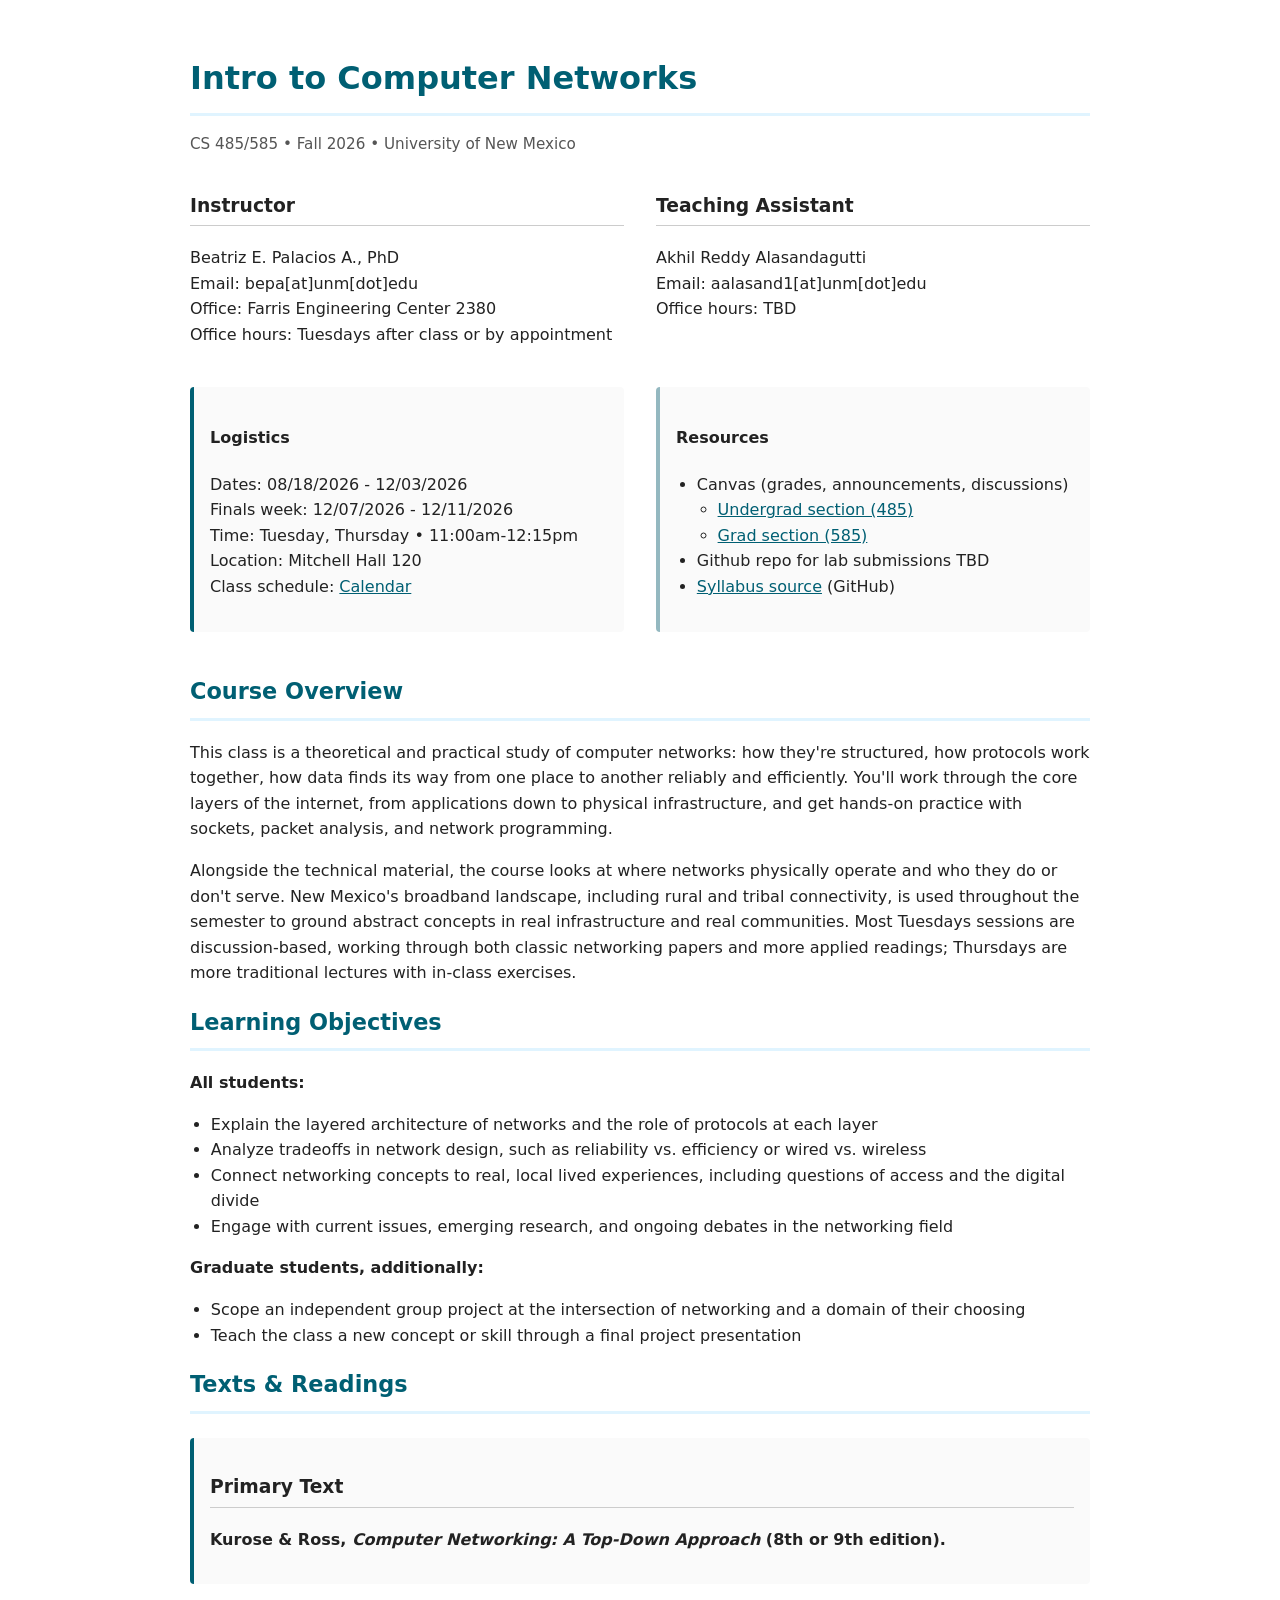
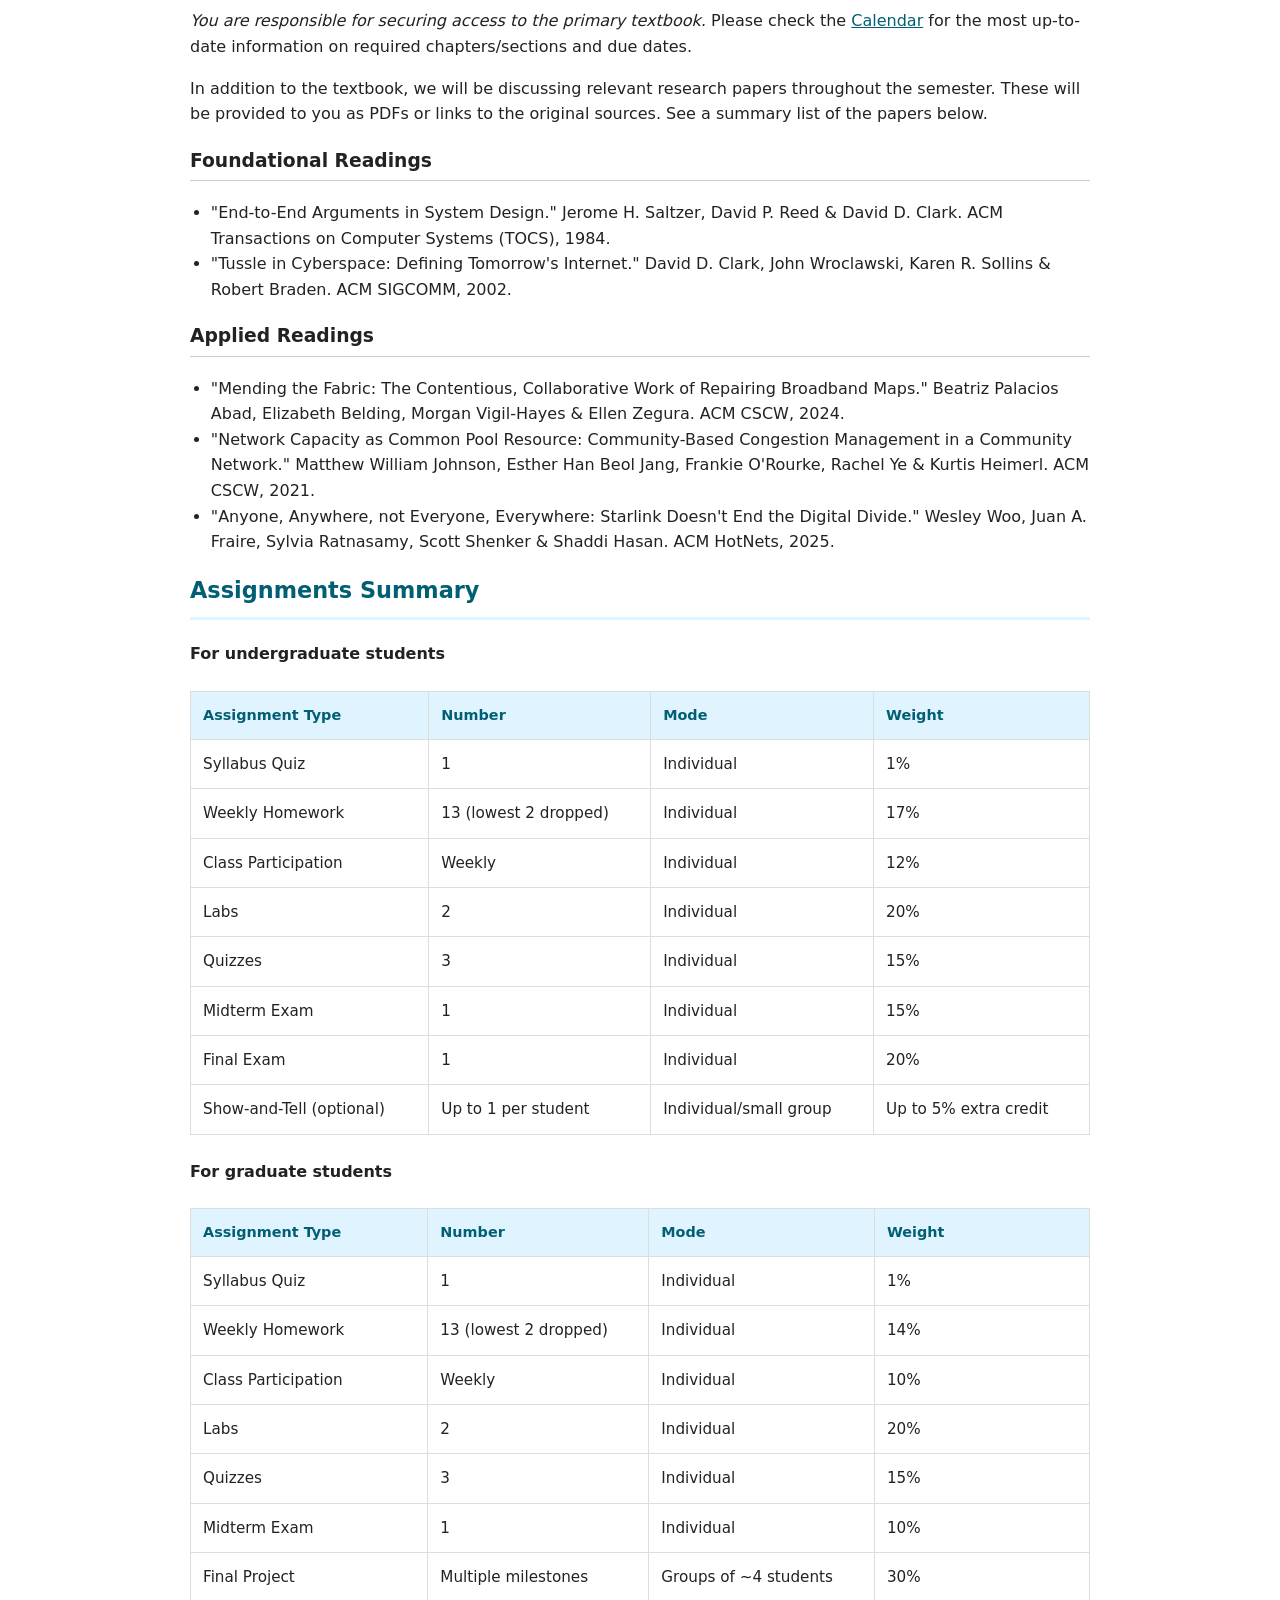
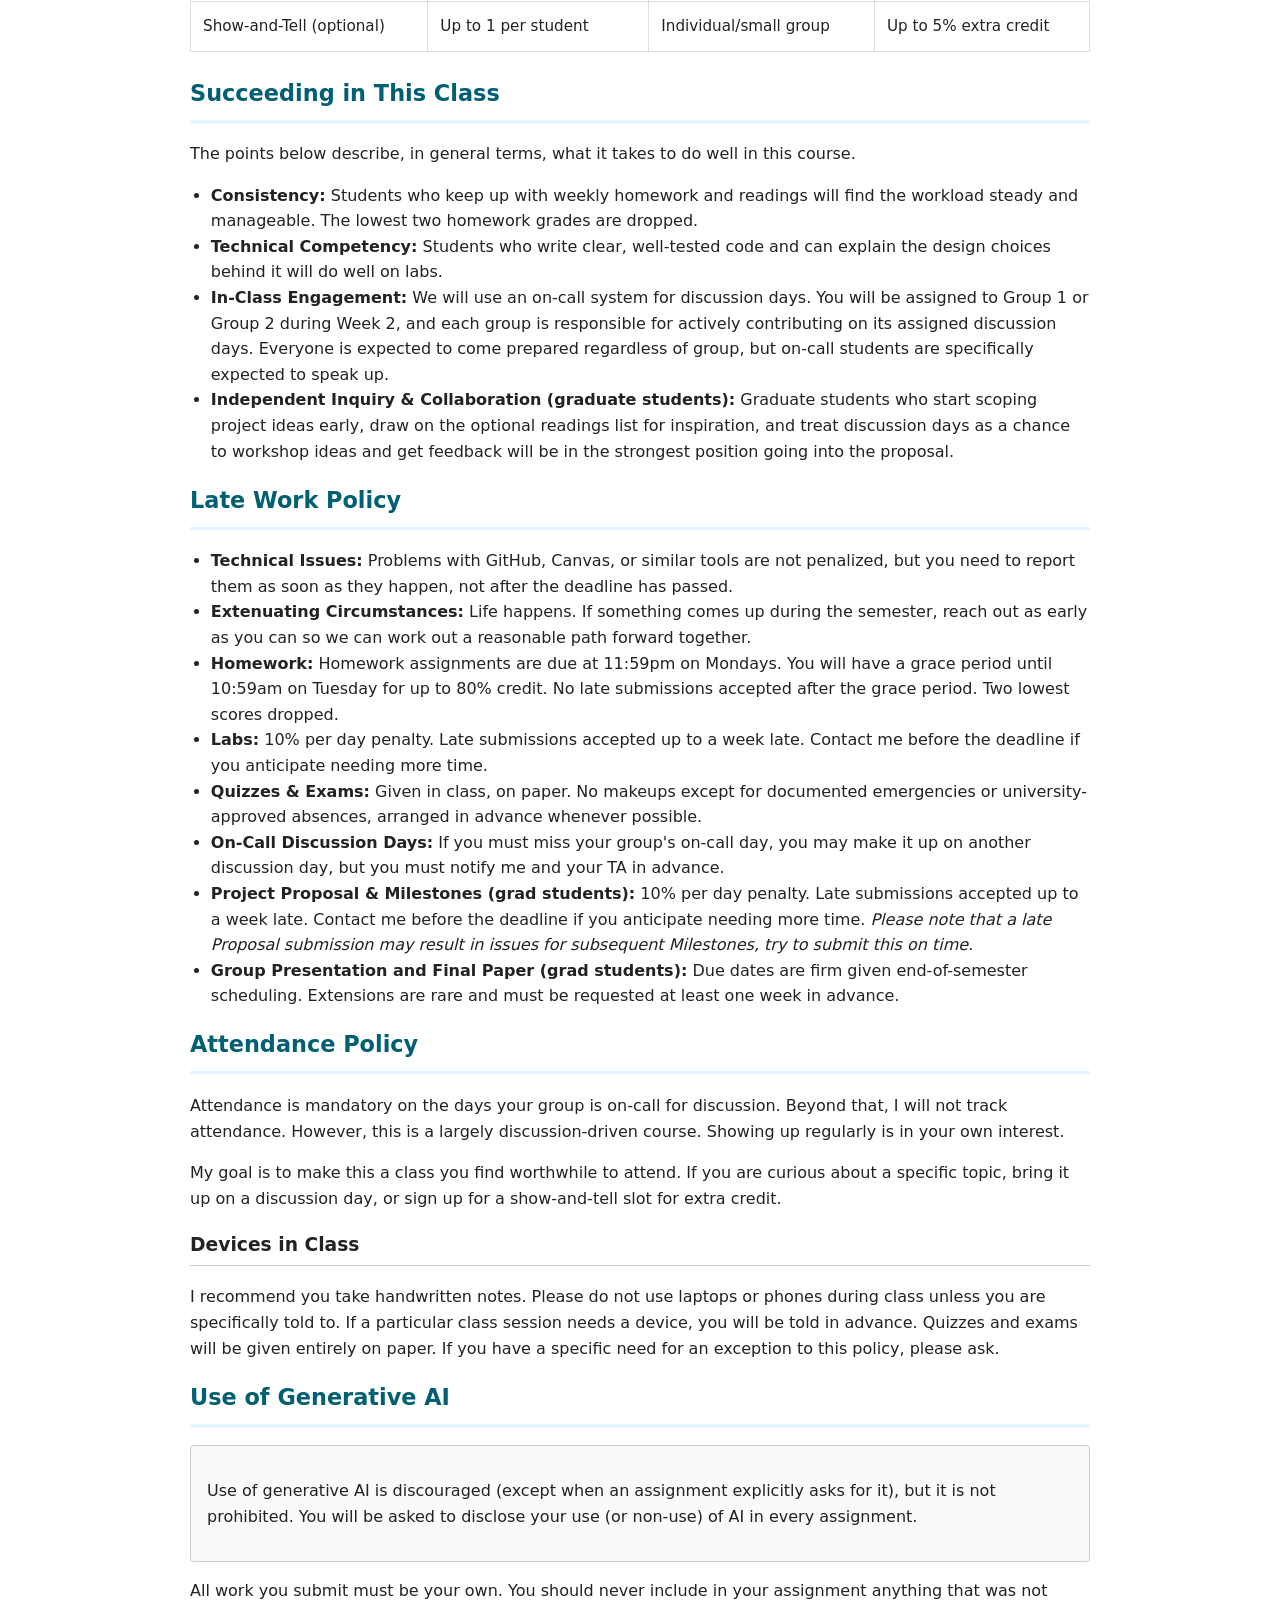
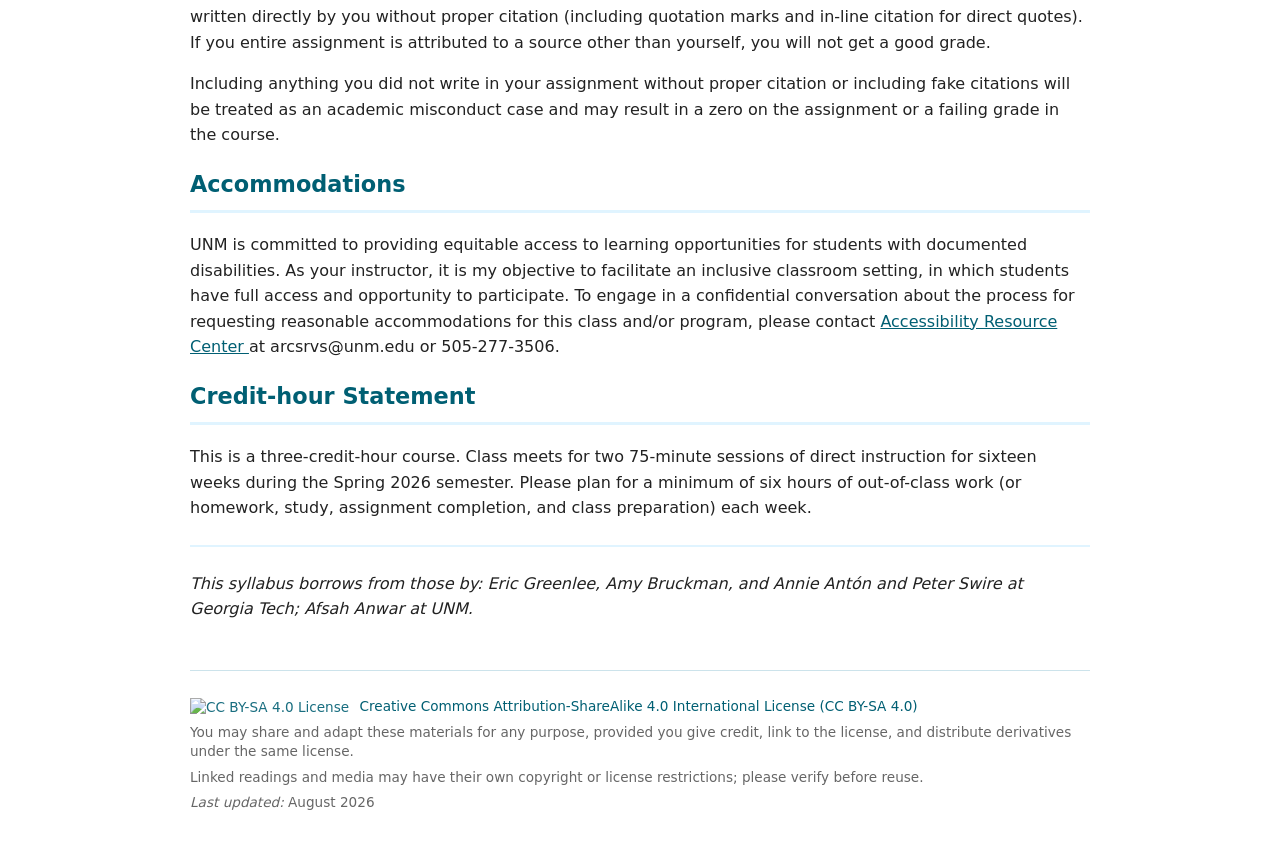
==== commit 3bc17662: "Update late policy for homework assignments" ====
--- a/index.html
+++ b/index.html
@@ -272,7 +272,7 @@
     <ul>
         <li><strong>Technical Issues:</strong> Problems with GitHub, Canvas, or similar tools are not penalized, but you need to report them as soon as they happen, not after the deadline has passed.</li>
         <li><strong>Extenuating Circumstances:</strong> Life happens. If something comes up during the semester, reach out as early as you can so we can work out a reasonable path forward together.</li>
-        <li><strong>Homework:</strong> No late submissions accepted. Two lowest scores dropped.</li>
+        <li><strong>Homework:</strong> Homework assignments are due at 11:59pm on Mondays. You will have a grace period until 10:59am on Tuesday for up to 80% credit. No late submissions accepted after the grace period. Two lowest scores dropped.</li>
         <li><strong>Labs:</strong> 10% per day penalty. Late submissions accepted up to a week late. Contact me before the deadline if you anticipate needing more time.</li>
         <li><strong>Quizzes &amp; Exams:</strong> Given in class, on paper. No makeups except for documented emergencies or university-approved absences, arranged in advance whenever possible.</li>
         <li><strong>On-Call Discussion Days:</strong> If you must miss your group's on-call day, you may make it up on another discussion day, but you must notify me and your TA in advance.</li>
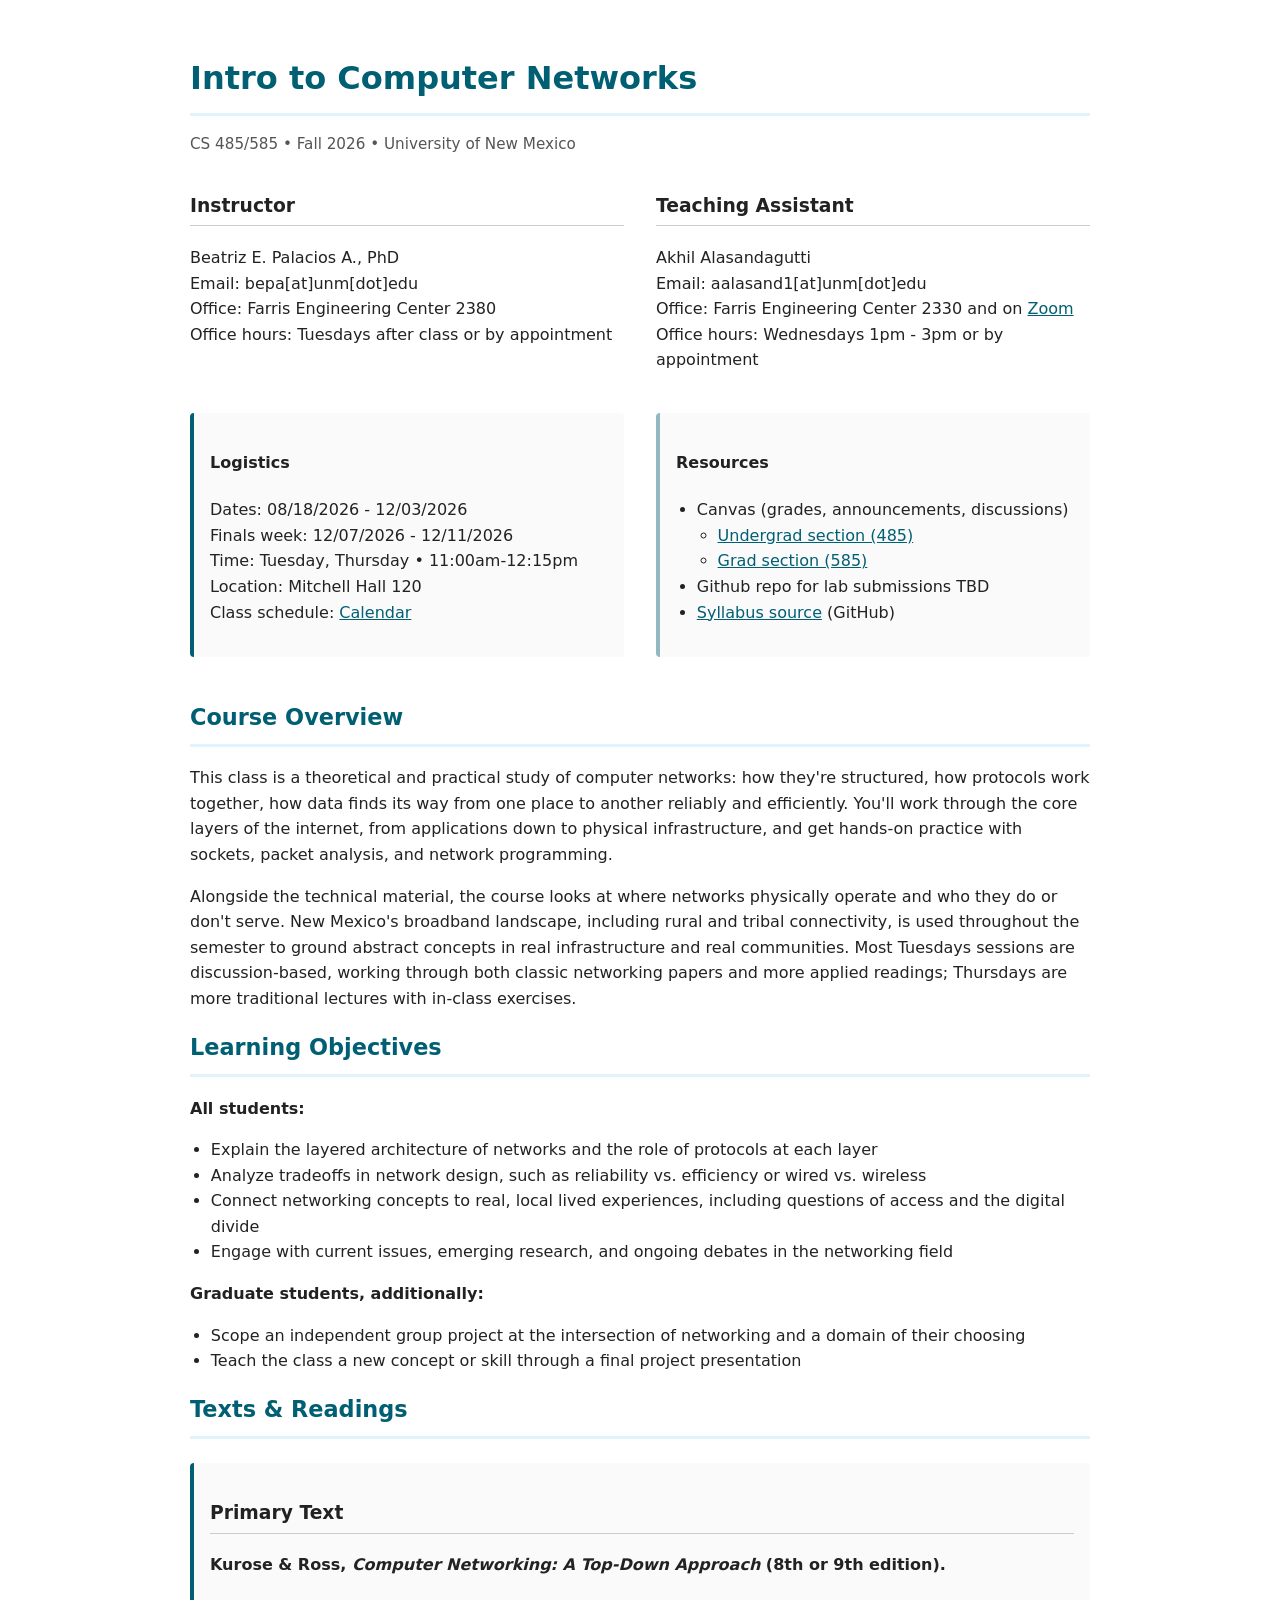
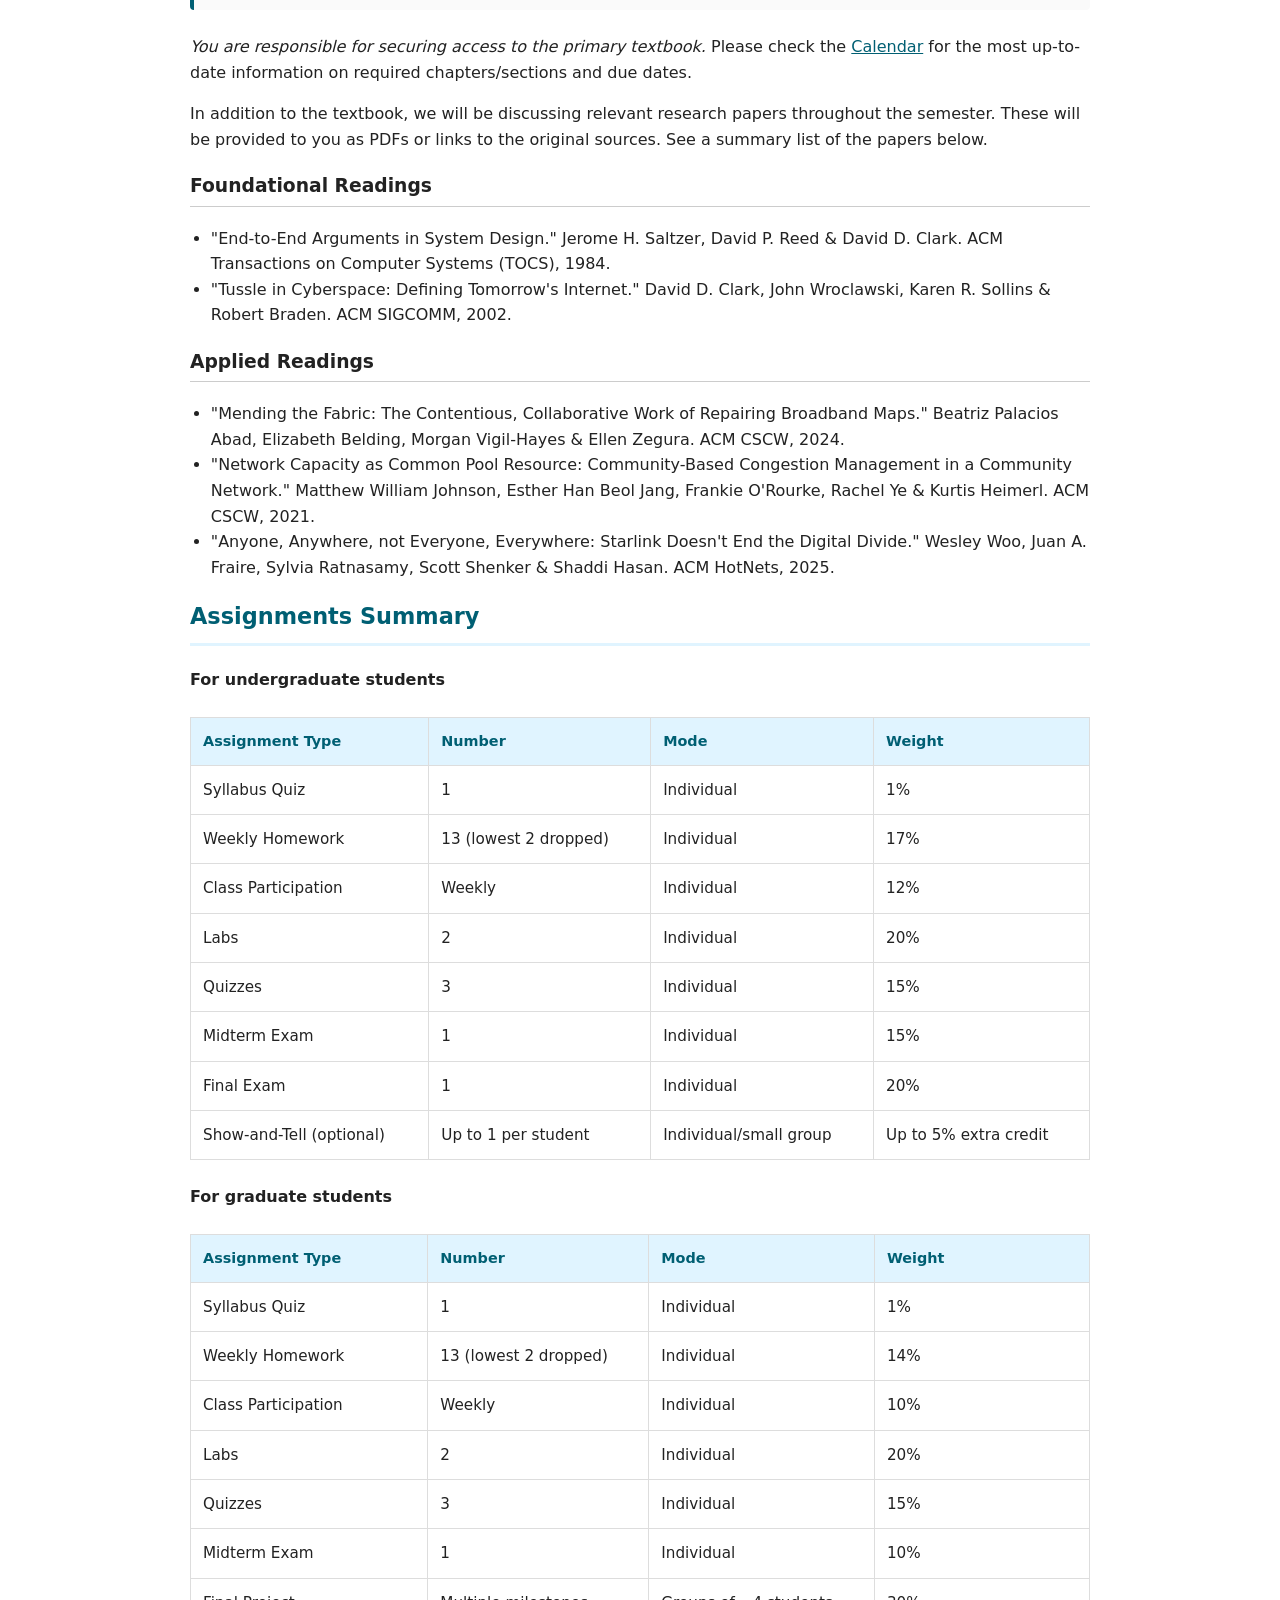
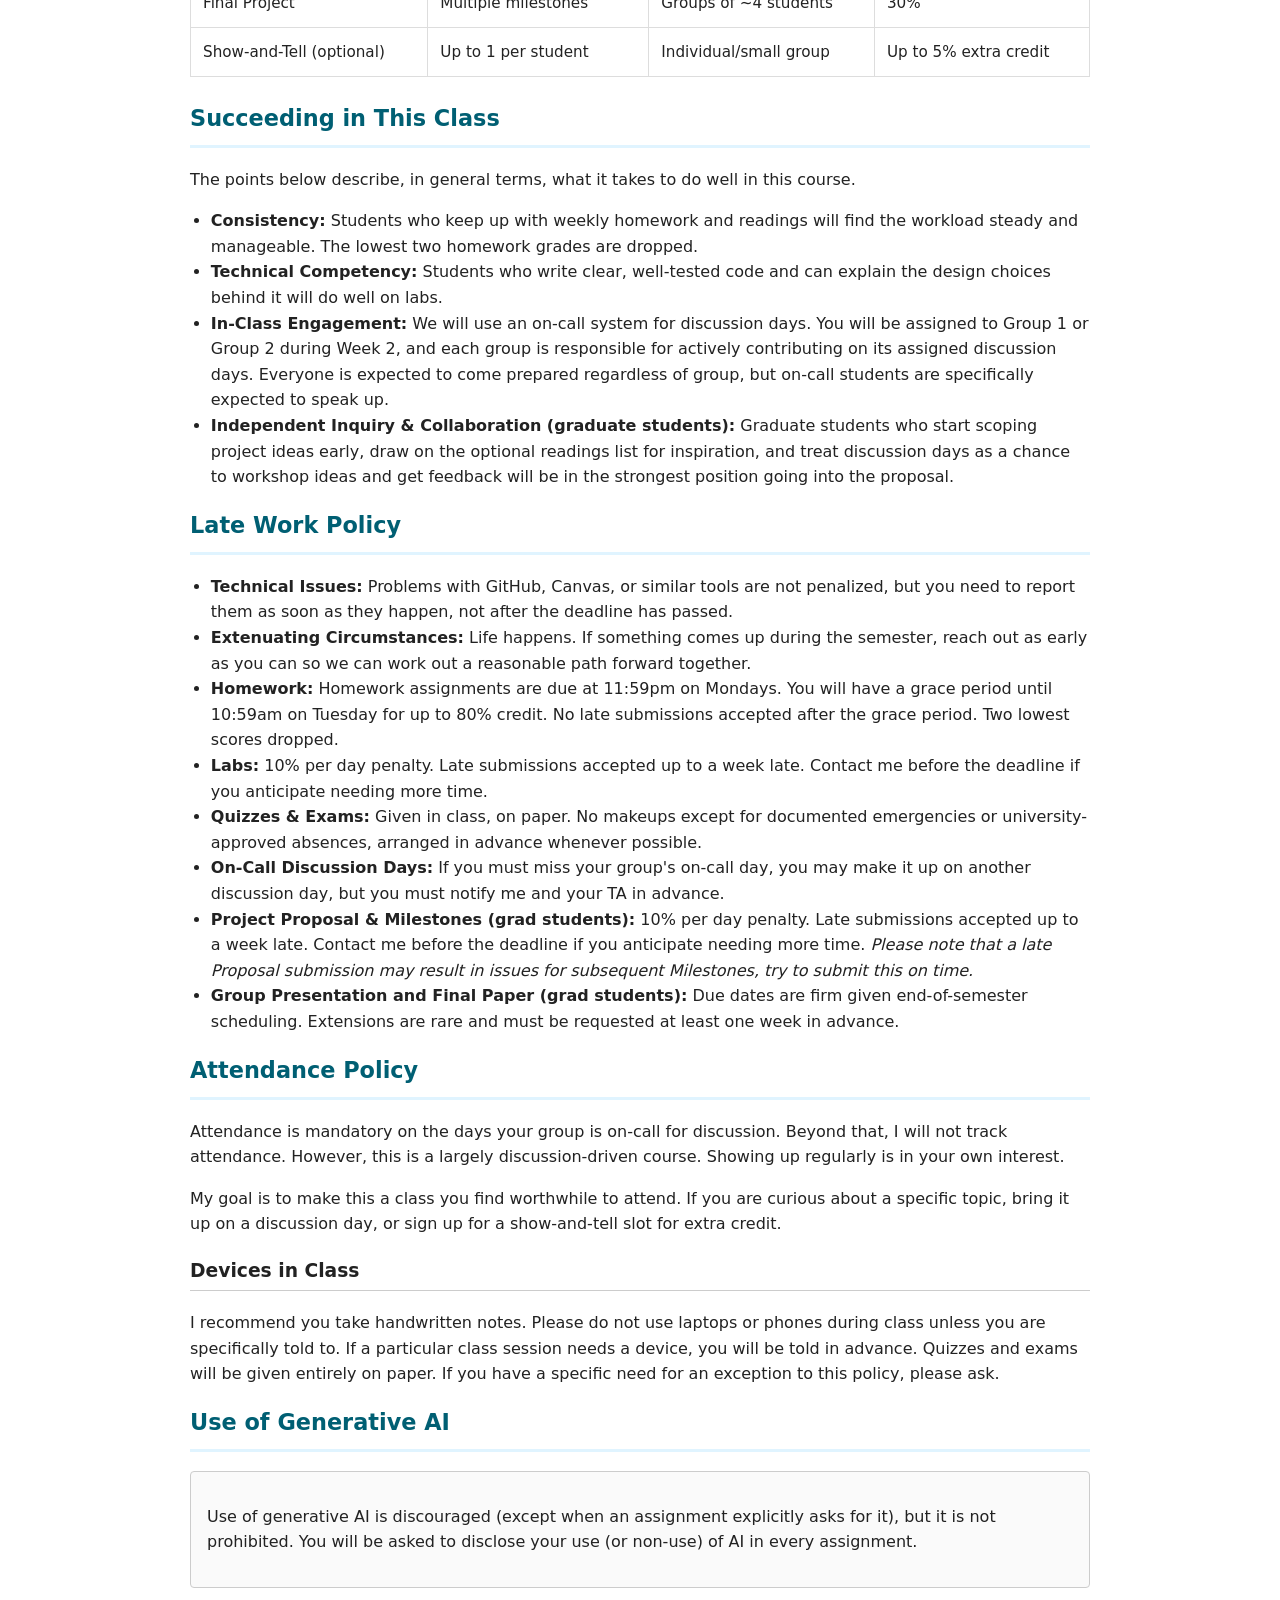
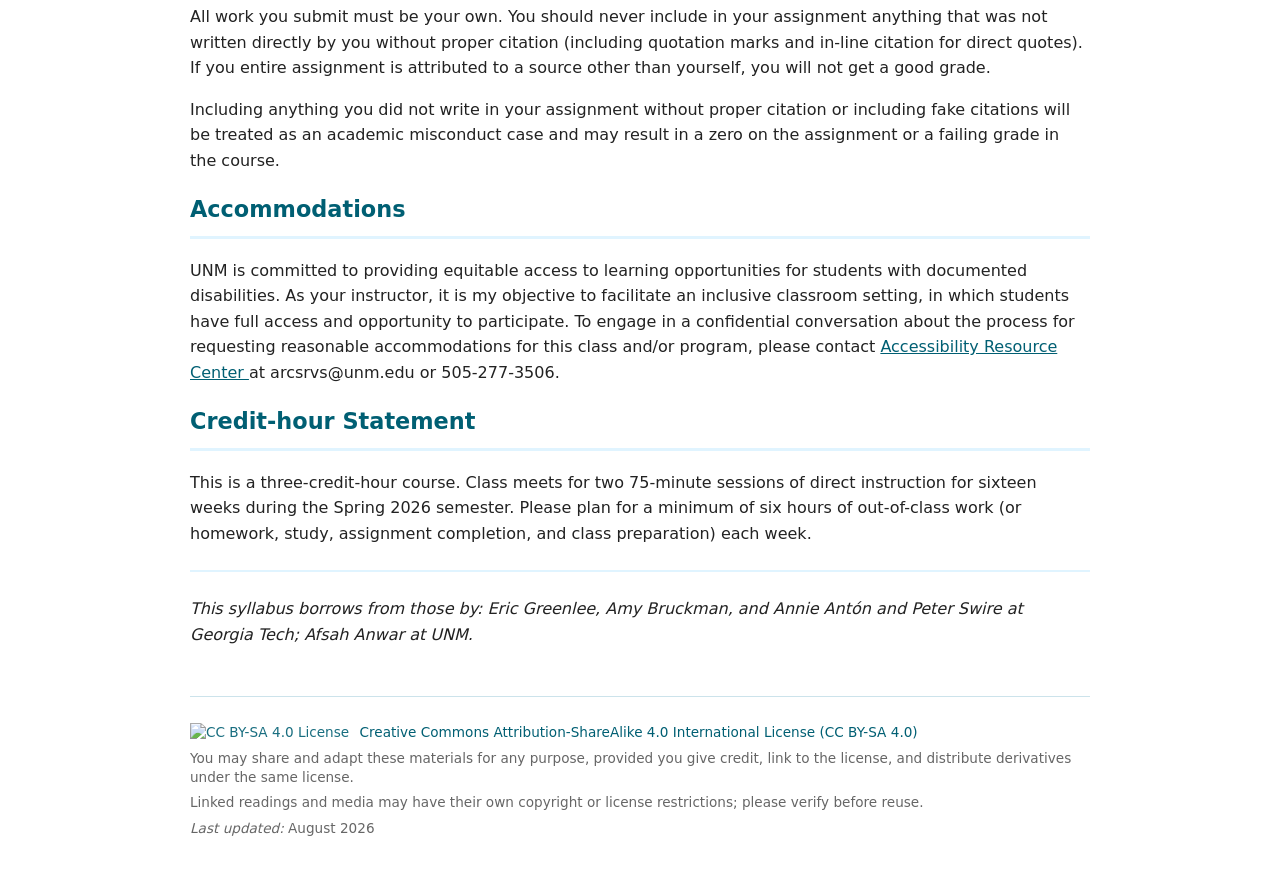
==== commit f778d5c4: "Add TA office hours" ====
--- a/index.html
+++ b/index.html
@@ -24,10 +24,10 @@
         <div>
             <h3>Teaching Assistant</h3>
             <p>
-            Akhil Reddy Alasandagutti<br>
+            Akhil Alasandagutti<br>
             Email: aalasand1[at]unm[dot]edu<br>
-            <!-- TODO: add office location -->
-            Office hours: TBD
+            Office: Farris Engineering Center 2330 and on <a href="https://unm.zoom.us/j/99614276912">Zoom</a> <br>
+            Office hours: Wednesdays 1pm - 3pm or by appointment <br> 
             </p>
         </div>
     </div>
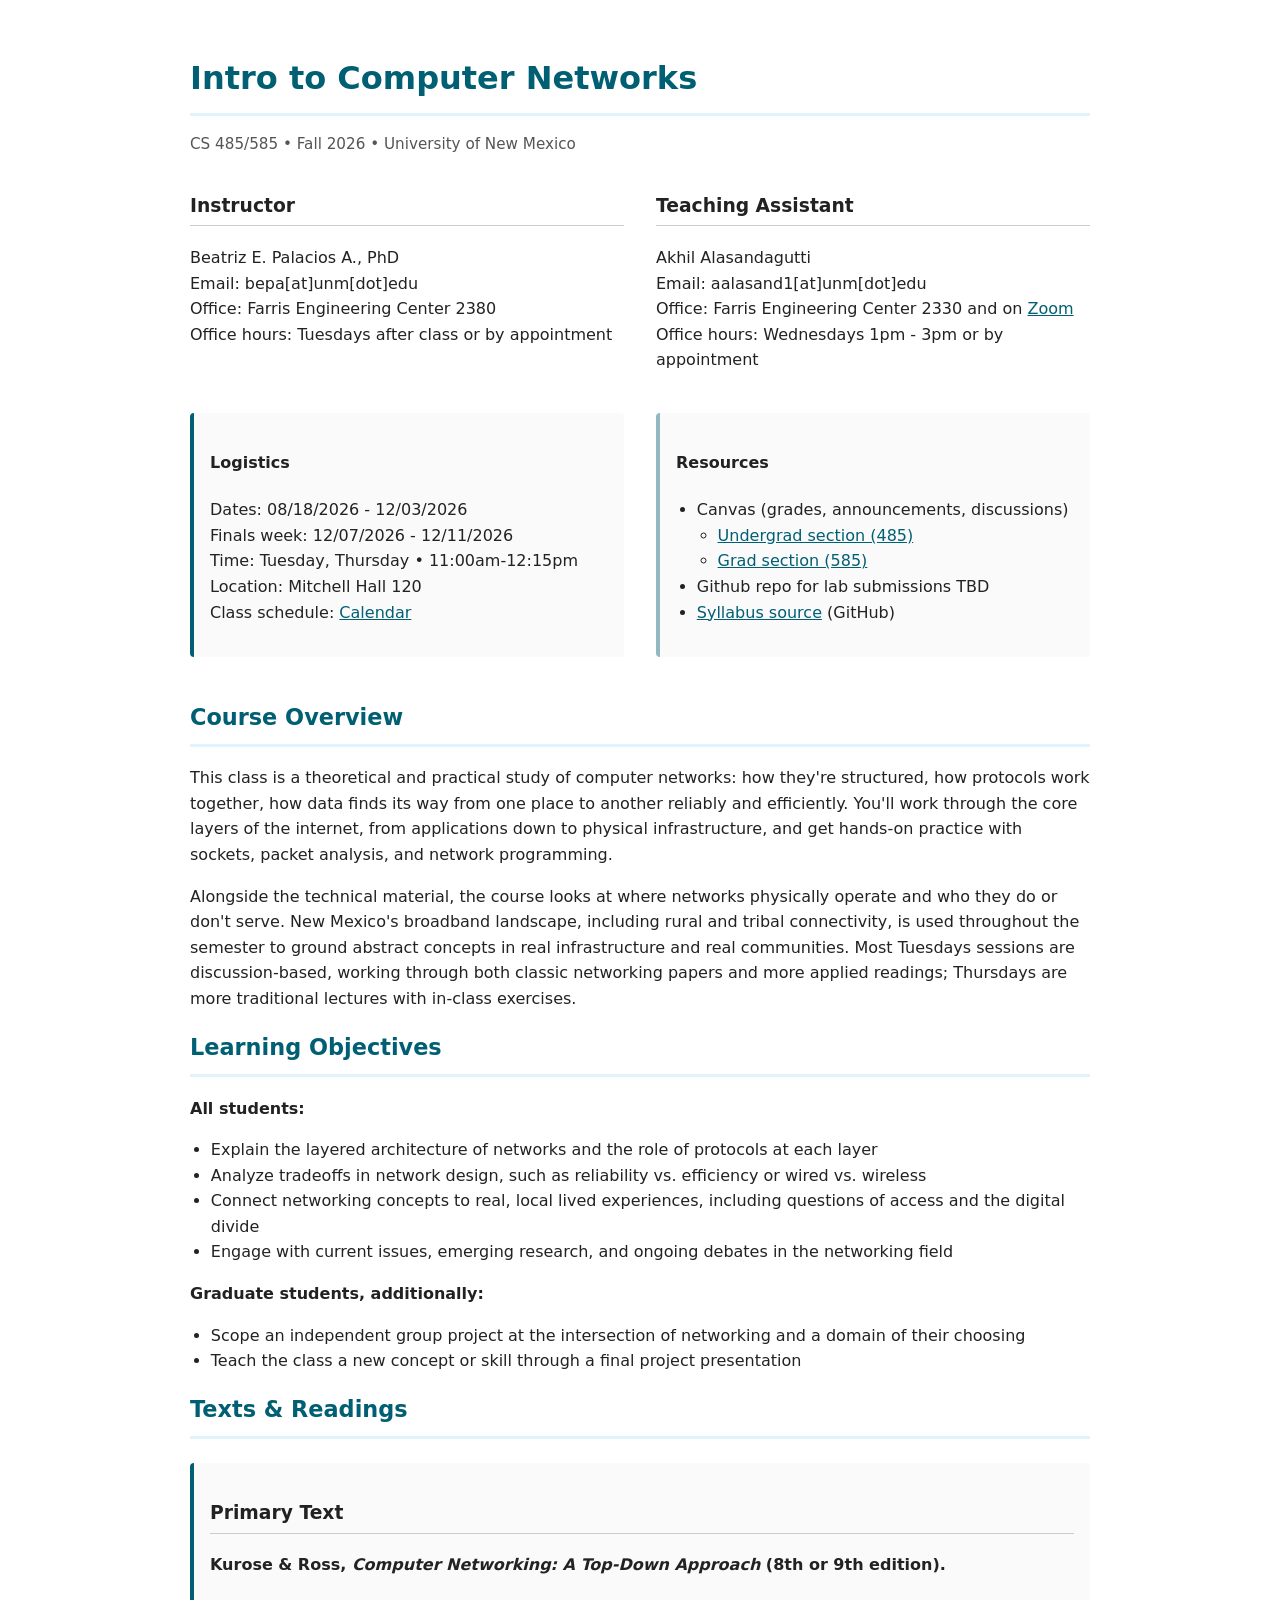
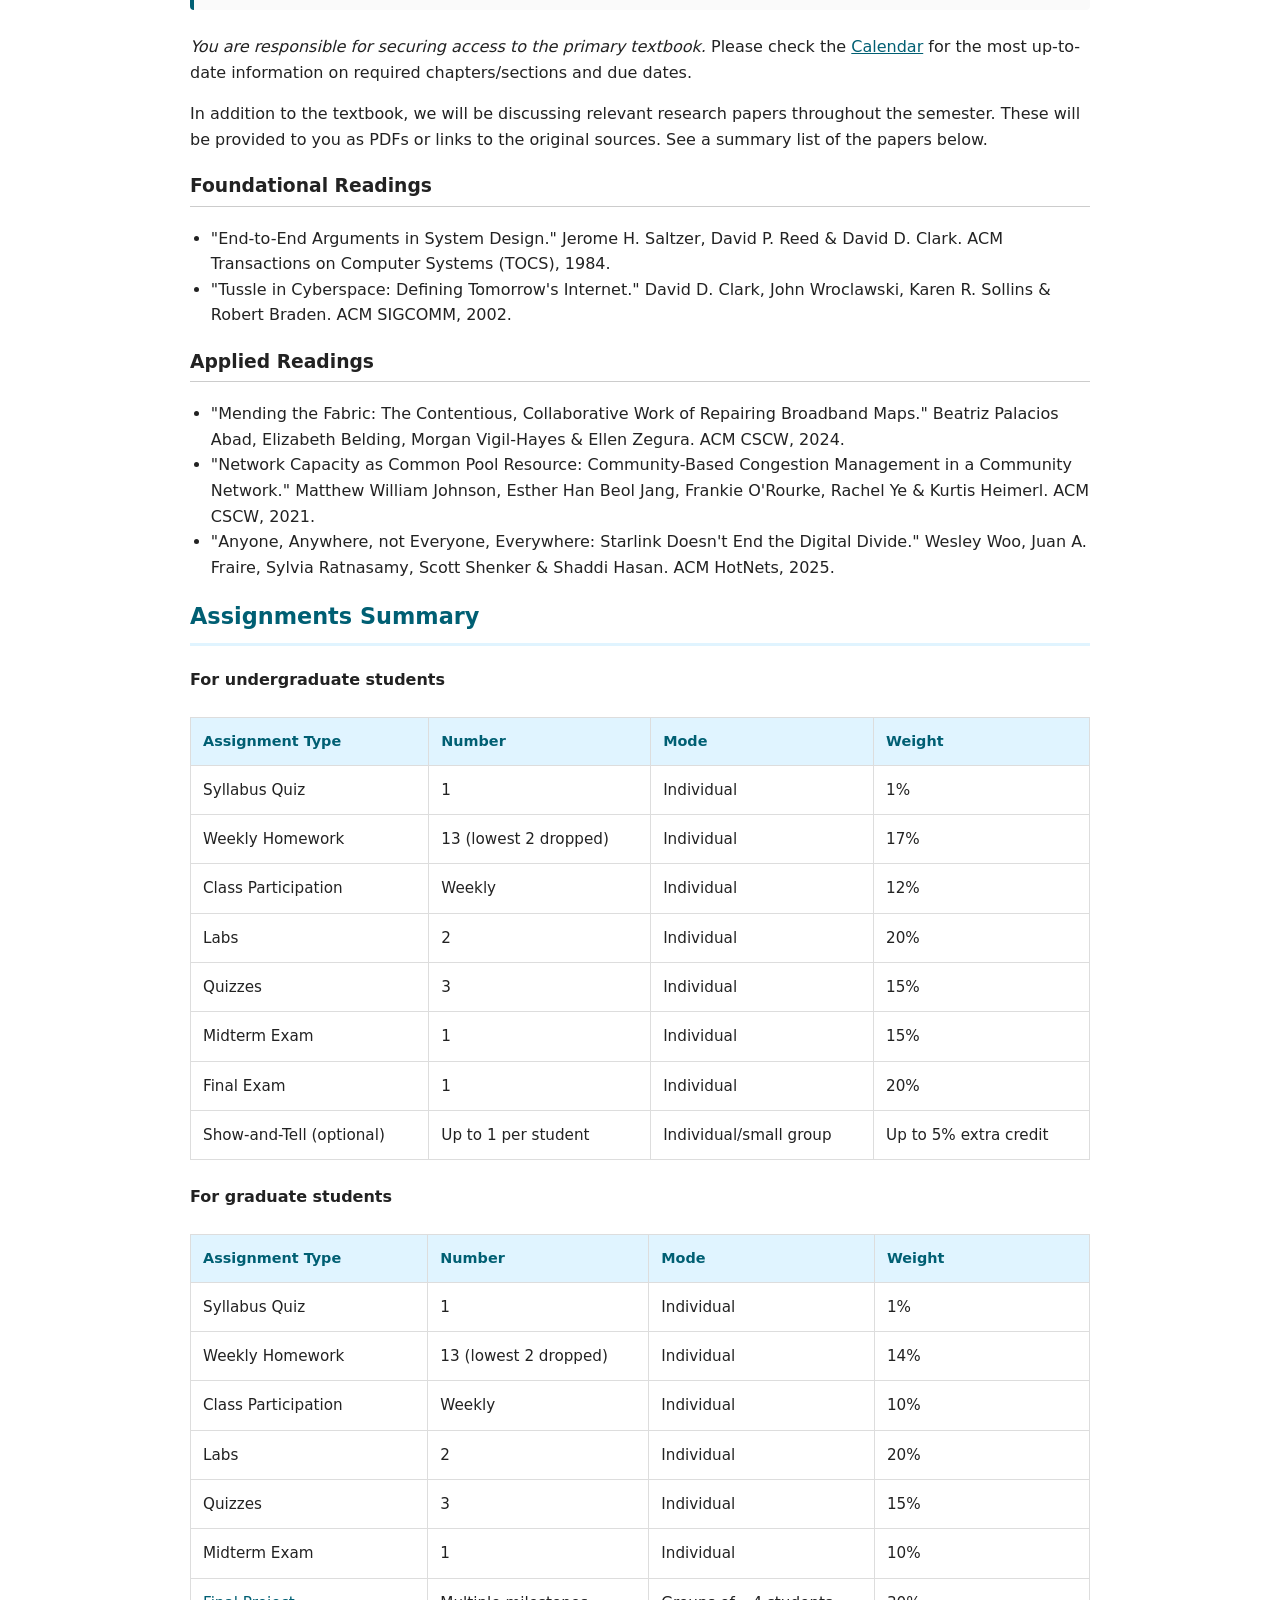
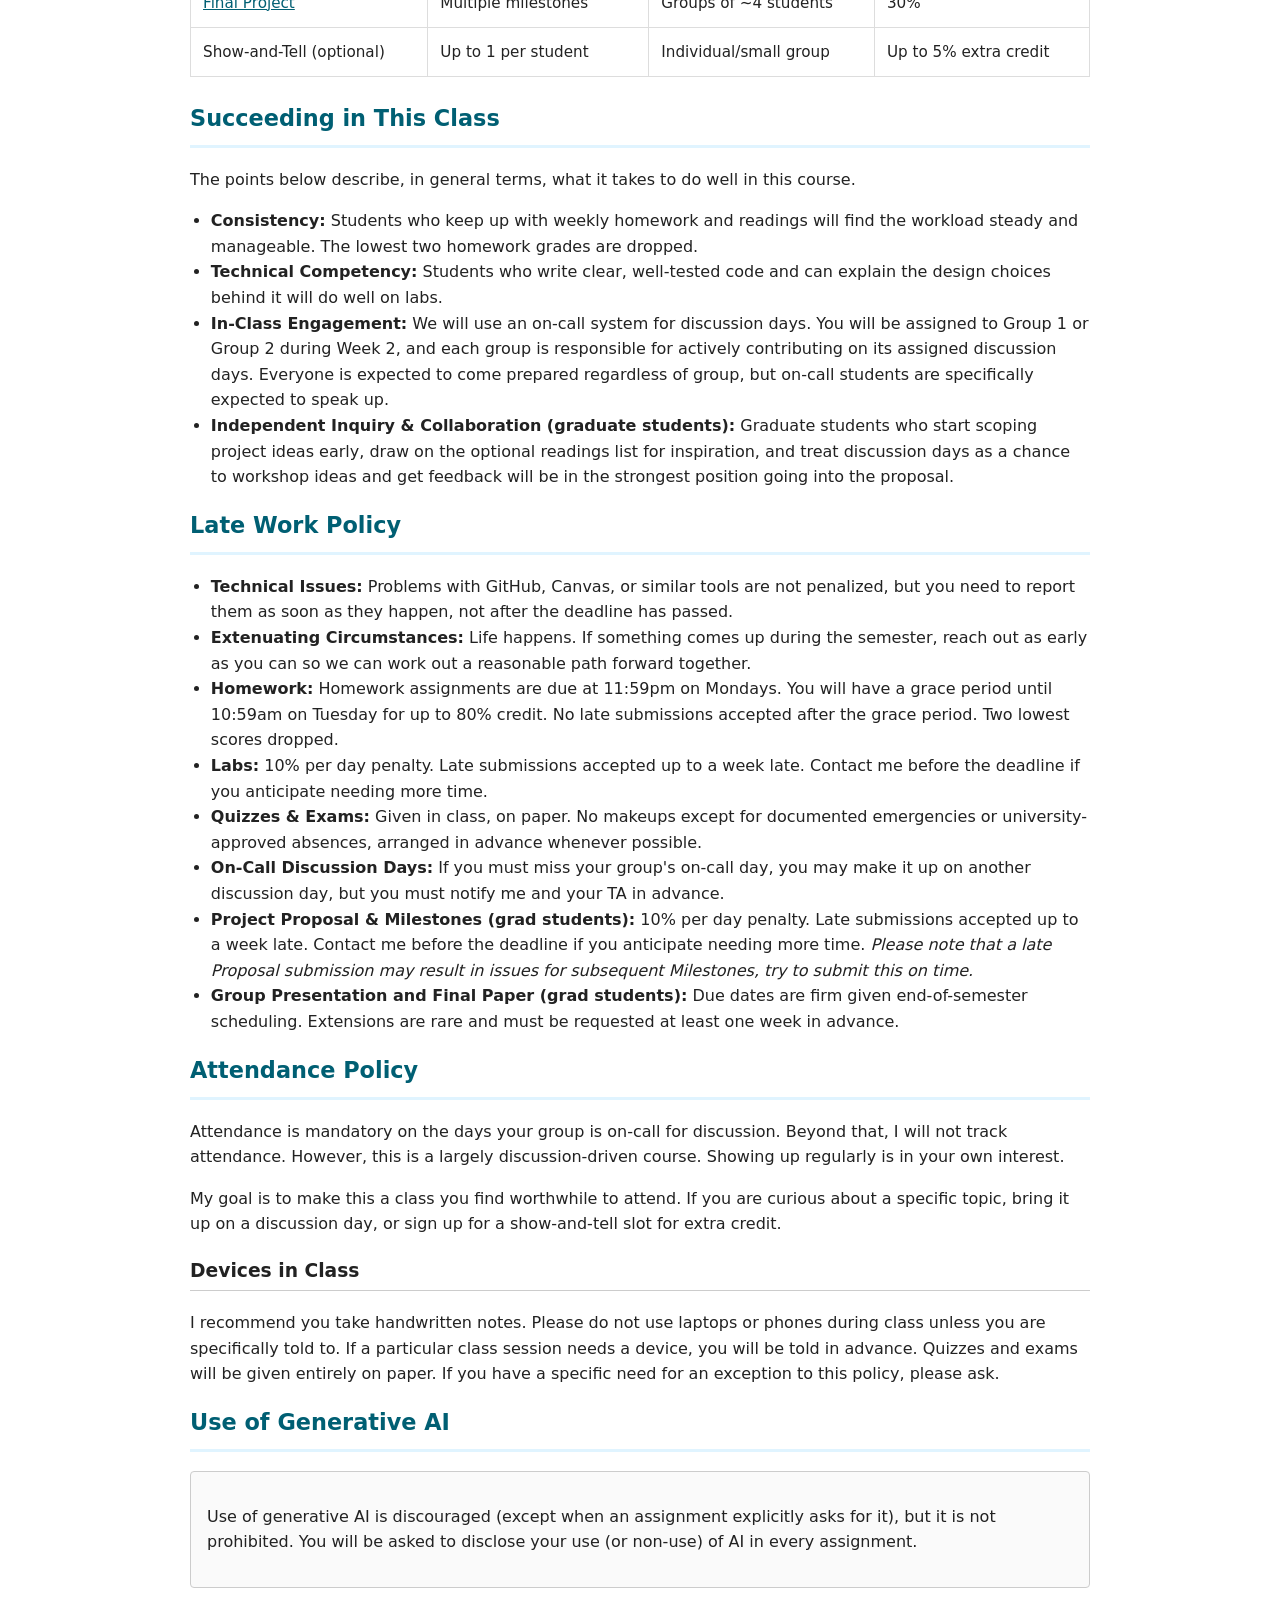
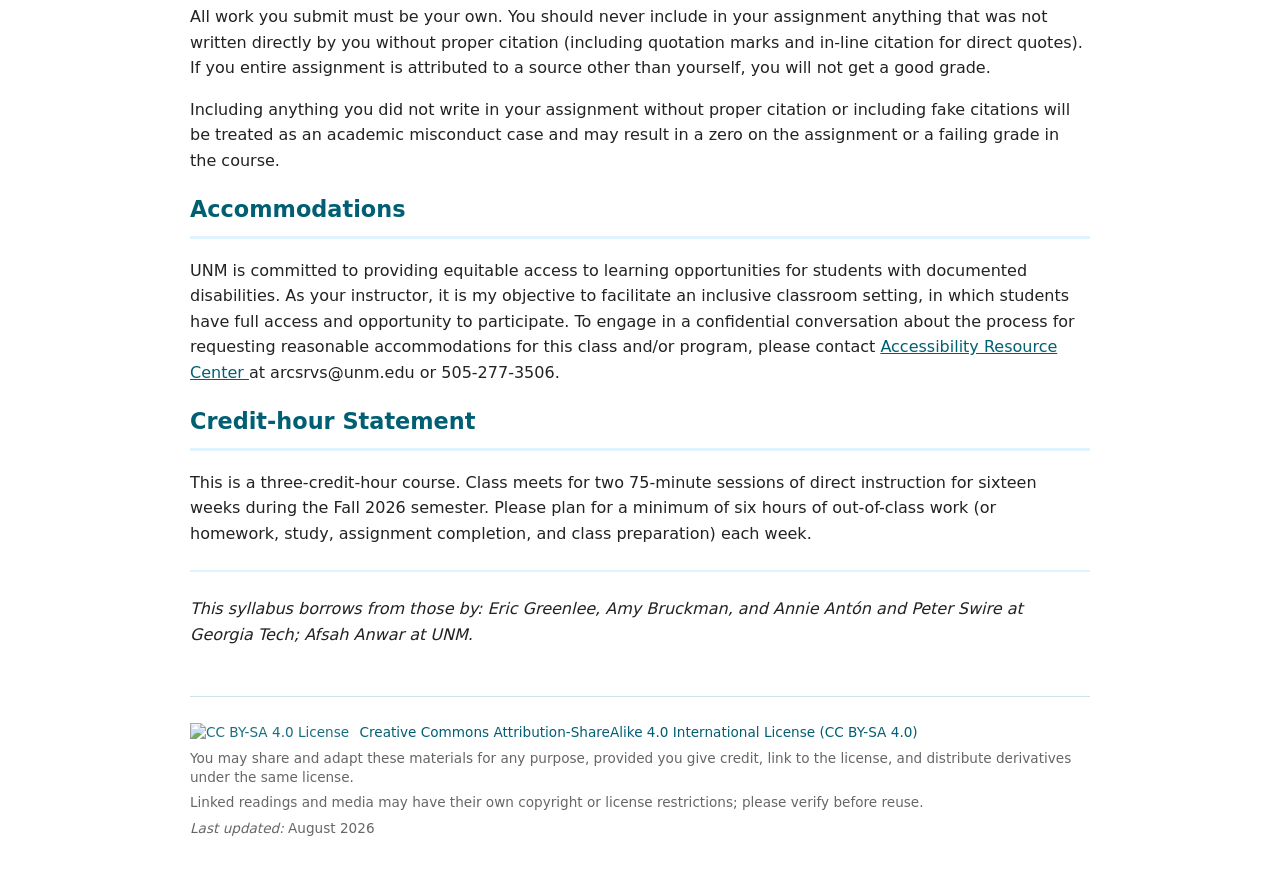
==== commit fefd49ed: "Add final project description Summarizing grad student-only final project. Some details are still be" ====
--- a/index.html
+++ b/index.html
@@ -243,7 +243,7 @@
             <td>10%</td>
         </tr>
         <tr>
-            <td>Final Project</td>
+            <td><a href="grad-project/">Final Project</a></td>
             <td>Multiple milestones</td>
             <!-- <td>Starting Week &#35;5</td> -->
             <td>Groups of ~4 students</td>
@@ -300,7 +300,7 @@
     <p>UNM is committed to providing equitable access to learning opportunities for students with documented disabilities. As your instructor, it is my objective to facilitate an inclusive classroom setting, in which students have full access and opportunity to participate. To engage in a confidential conversation about the process for requesting reasonable accommodations for this class and/or program, please contact <a href="http://arc.unm.edu">Accessibility Resource Center </a> at arcsrvs@unm.edu or 505-277-3506.</p>
 
     <h2>Credit-hour Statement</h2>
-    <p>This is a three-credit-hour course. Class meets for two 75-minute sessions of direct instruction for sixteen weeks during the Spring 2026 semester. Please plan for a minimum of six hours of out-of-class work (or homework, study, assignment completion, and class preparation) each week. </p>
+    <p>This is a three-credit-hour course. Class meets for two 75-minute sessions of direct instruction for sixteen weeks during the Fall 2026 semester. Please plan for a minimum of six hours of out-of-class work (or homework, study, assignment completion, and class preparation) each week. </p>
 
     <hr class="hr-blue">
 
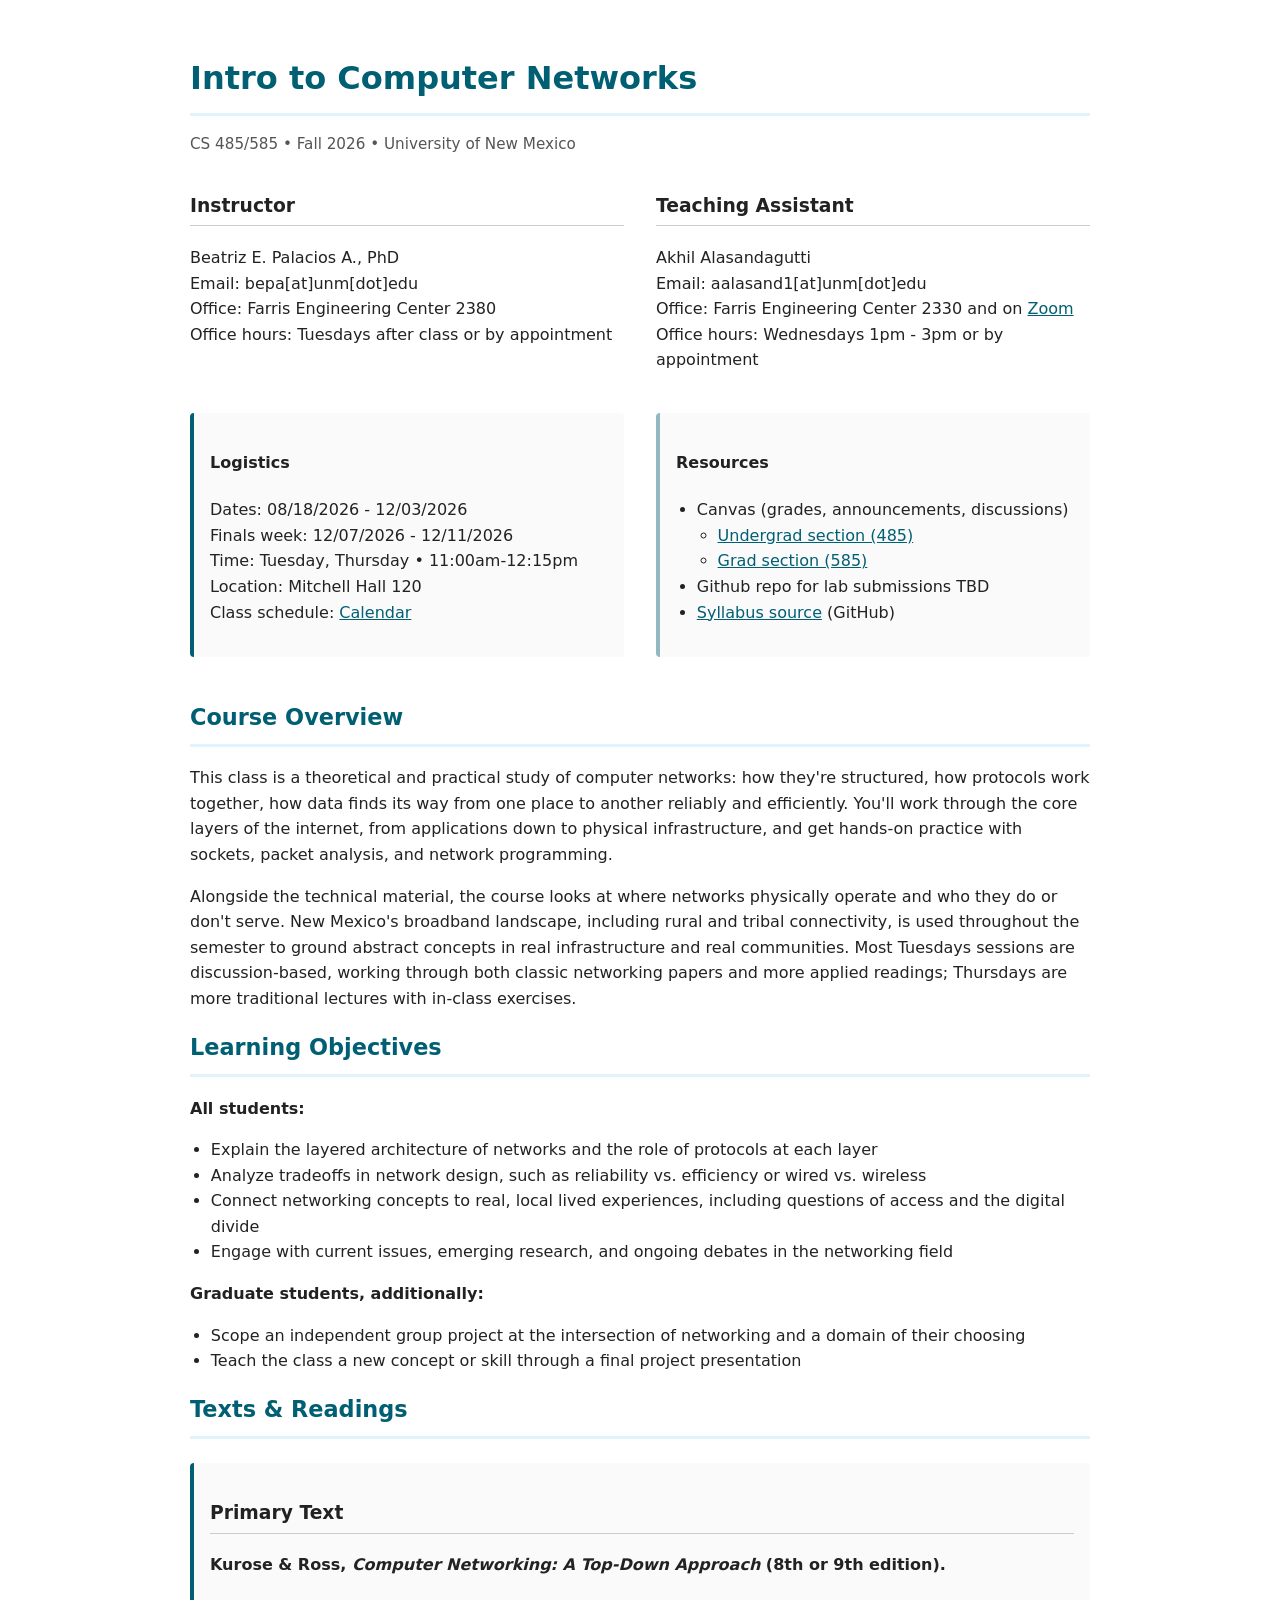
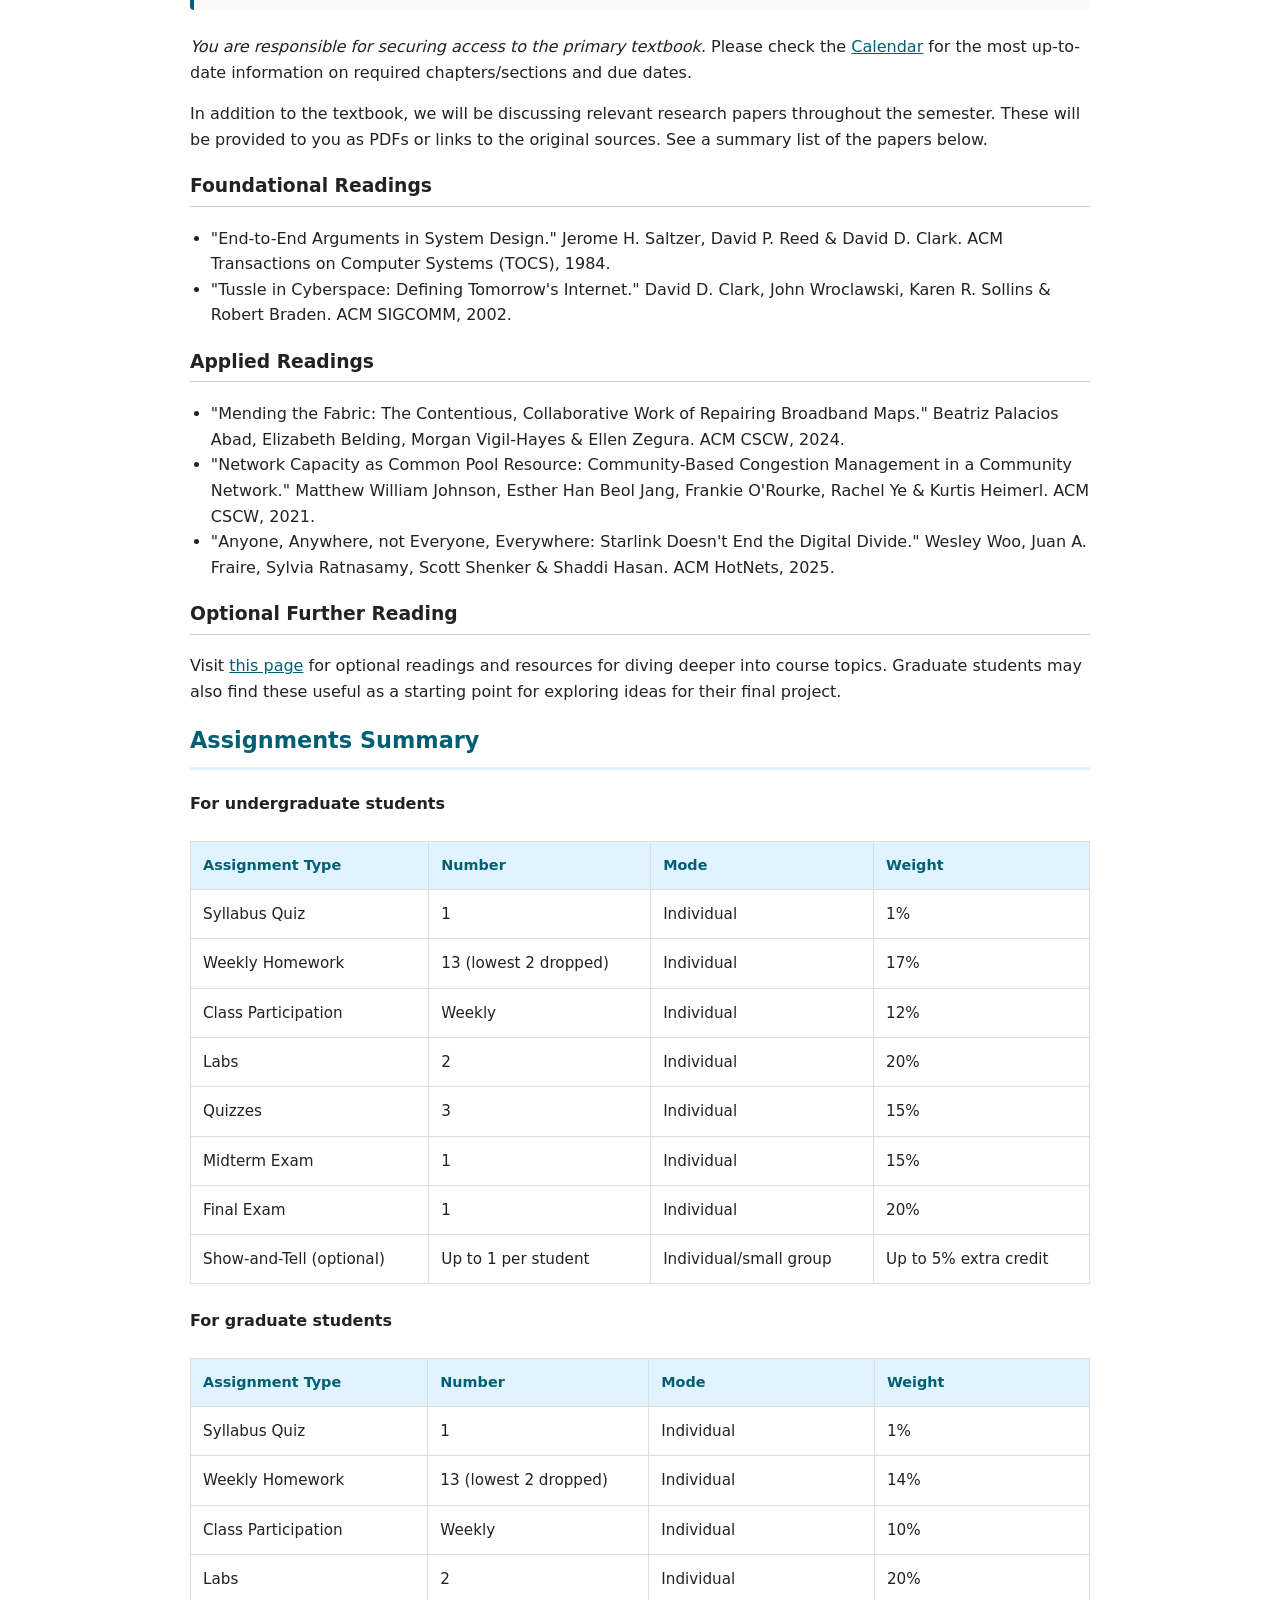
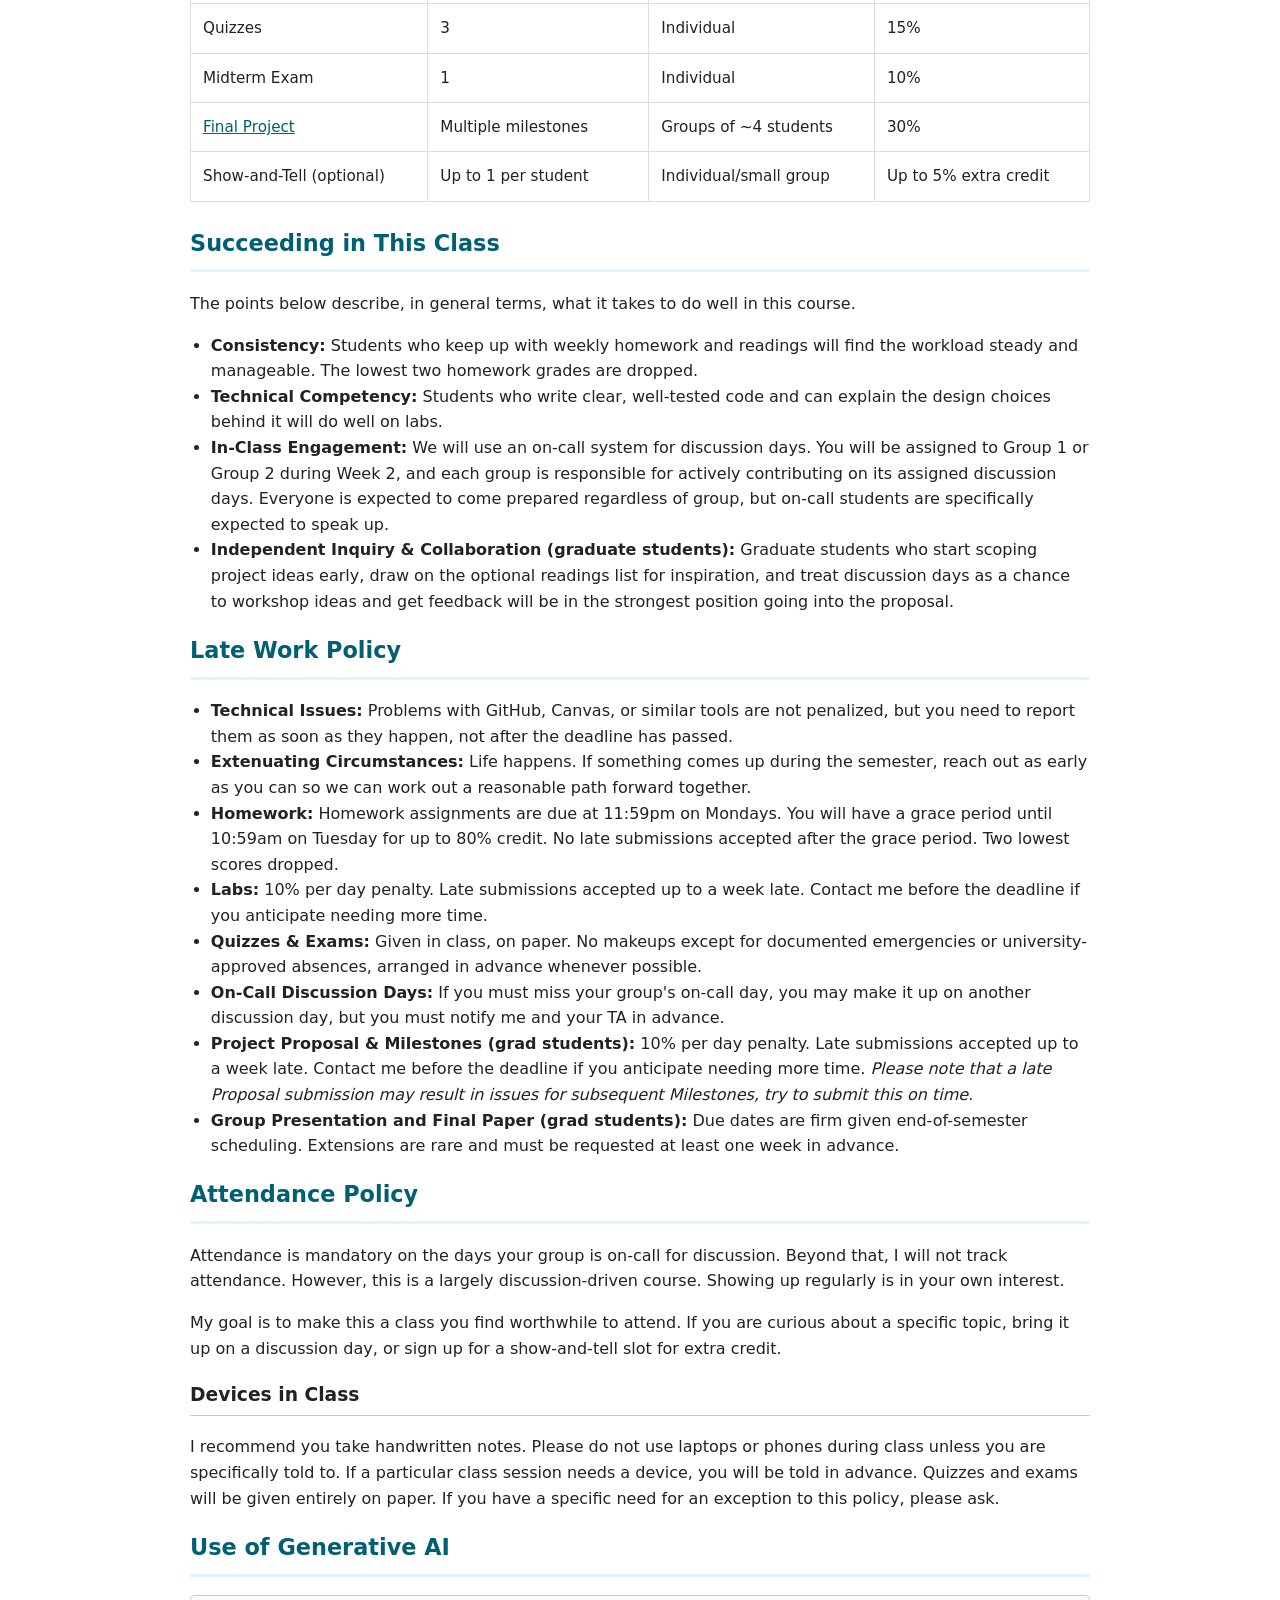
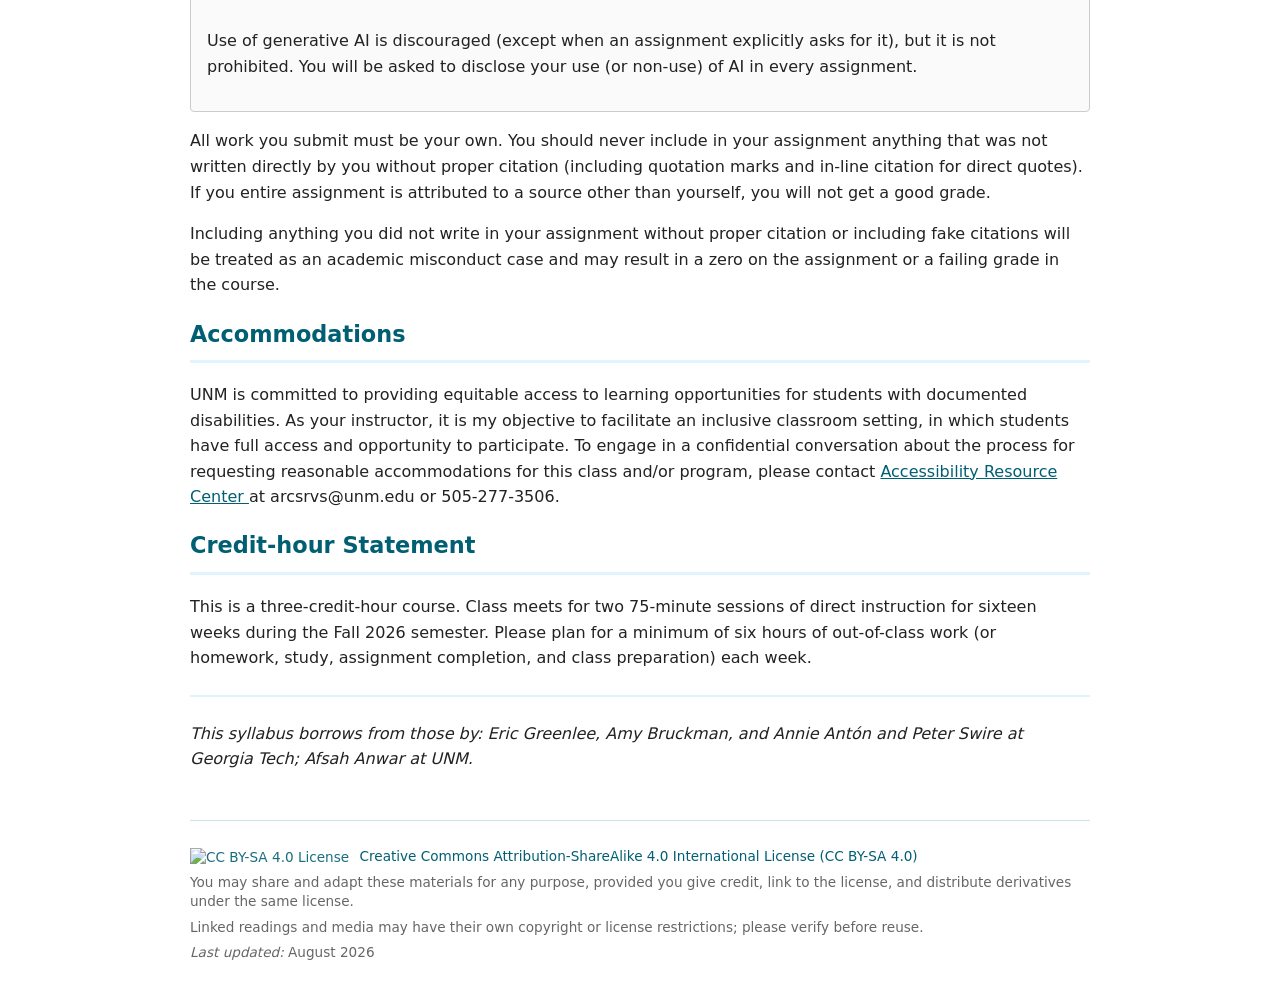
==== commit 1494aada: "Add page for optional readings" ====
--- a/index.html
+++ b/index.html
@@ -102,18 +102,10 @@
         <li>"Network Capacity as Common Pool Resource: Community-Based Congestion Management in a Community Network." Matthew William Johnson, Esther Han Beol Jang, Frankie O'Rourke, Rachel Ye &amp; Kurtis Heimerl. ACM CSCW, 2021.</li>
         <li>"Anyone, Anywhere, not Everyone, Everywhere: Starlink Doesn't End the Digital Divide." Wesley Woo, Juan A. Fraire, Sylvia Ratnasamy, Scott Shenker &amp; Shaddi Hasan. ACM HotNets, 2025.</li>
     </ul>
-
     
-    <!--
     <h3>Optional Further Reading</h3>
-    <p>Note: This list will be updated and categorized before the start of the semester. Optional readings will be shared to support graduate students as they explore topics for their final projects.</p>
-    <ul>
-        <li>"The Design Philosophy of the DARPA Internet Protocols." David D. Clark. ACM SIGCOMM, 1988.</li>
-        <li>"Understanding Infrastructure: Dynamics, Tensions, and Design." Paul N. Edwards, Steven J. Jackson, Geoffrey C. Bowker &amp; Cory P. Knobel. NSF Workshop Report, 2007.</li>
-        <li><em>Network Sovereignty: Building the Internet across Indian Country.</em> Marisa Elena Duarte. University of Washington Press, 2017.</li>
-        <li>"Toward Indigenous Presence: A Radical Relationality Approach for Designing Mixed-Reality Indigenous Data Experiences." Sean J. Dorr, James W. Rock, Vicente M. Diaz &amp; Daniel F. Keefe. IEEE Computer Graphics and Applications, 2024.</li>
-        <li>"Rural HCI Research: Definitions, Distinctions, Methods, and Opportunities." Jean Hardy, Susan Wyche &amp; Tiffany Veinot. ACM CSCW, 2019.</li>
-    </ul> -->
+    <p>Visit <a href="optional-readings.html">this page</a> for optional readings and resources for diving deeper into course topics. Graduate students may also find these useful as a starting point for exploring ideas for their final project.</p>
+
 
     <h2>Assignments Summary</h2>
 
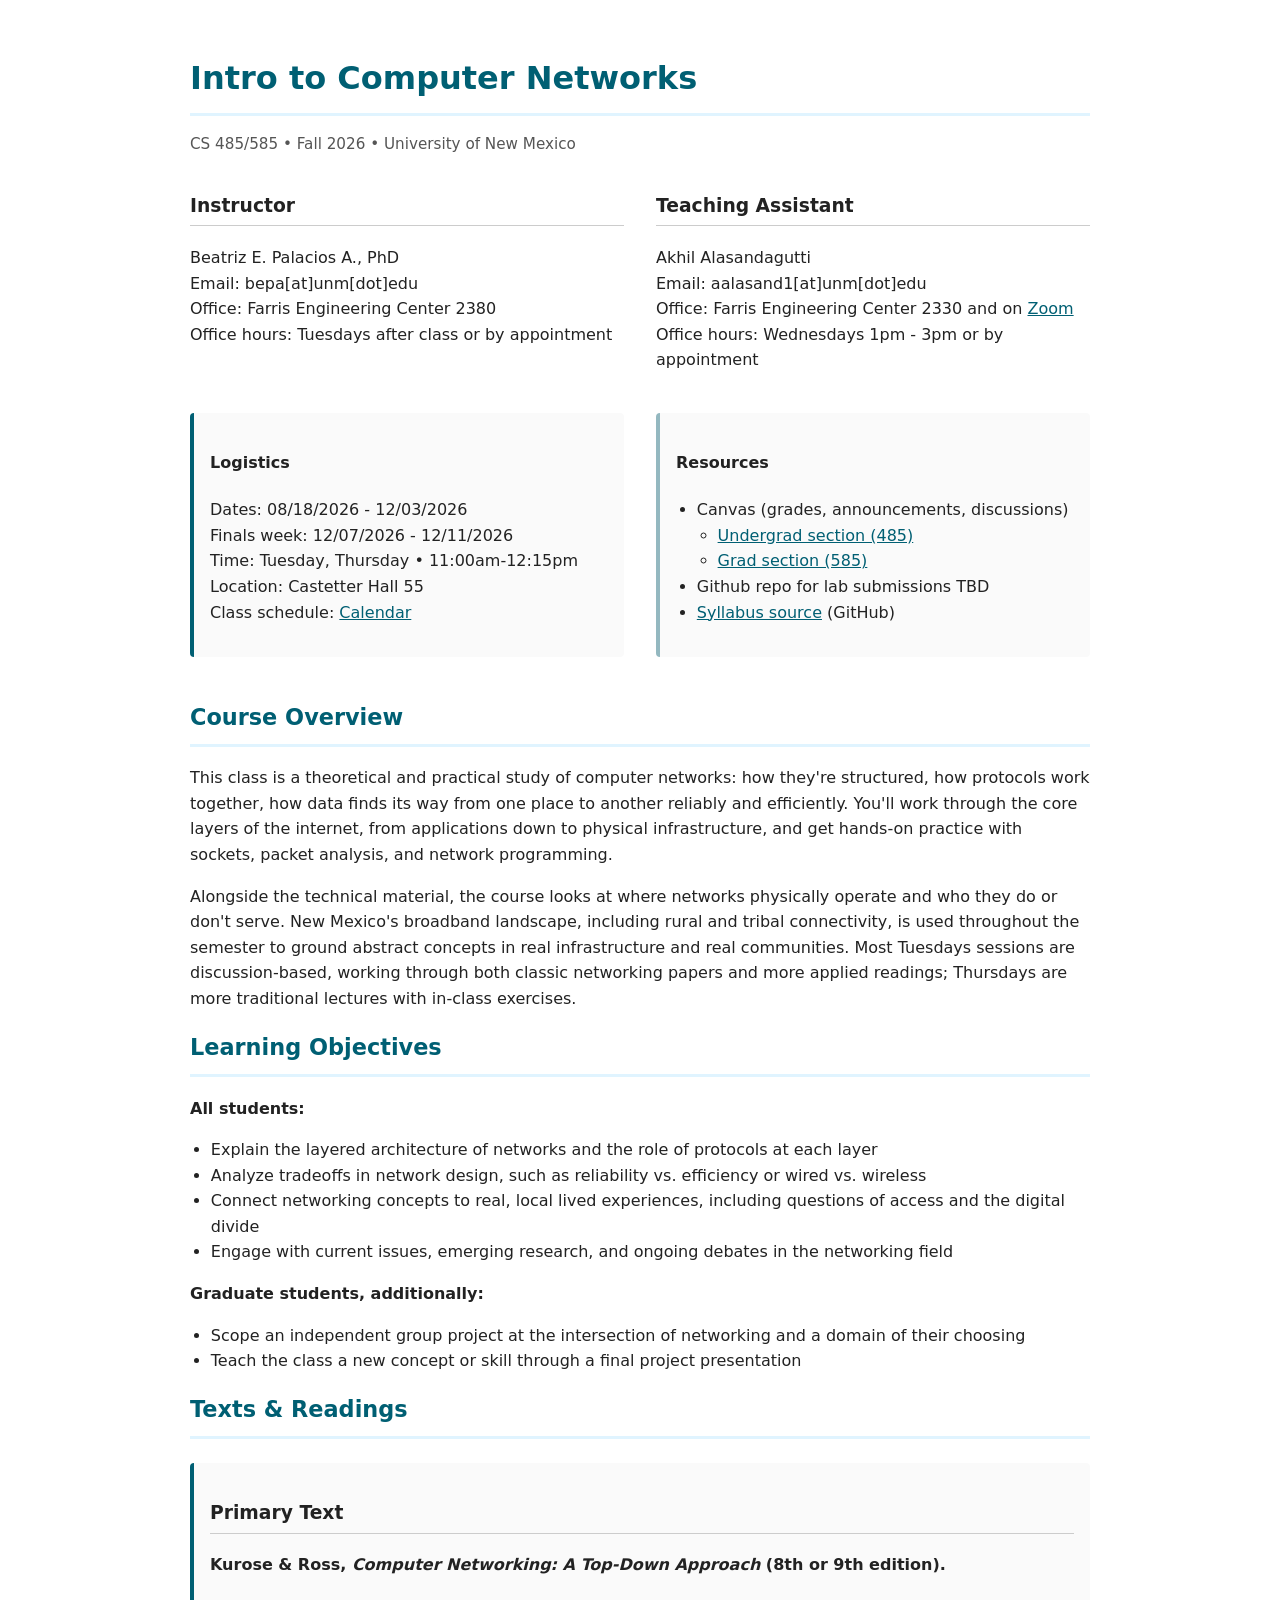
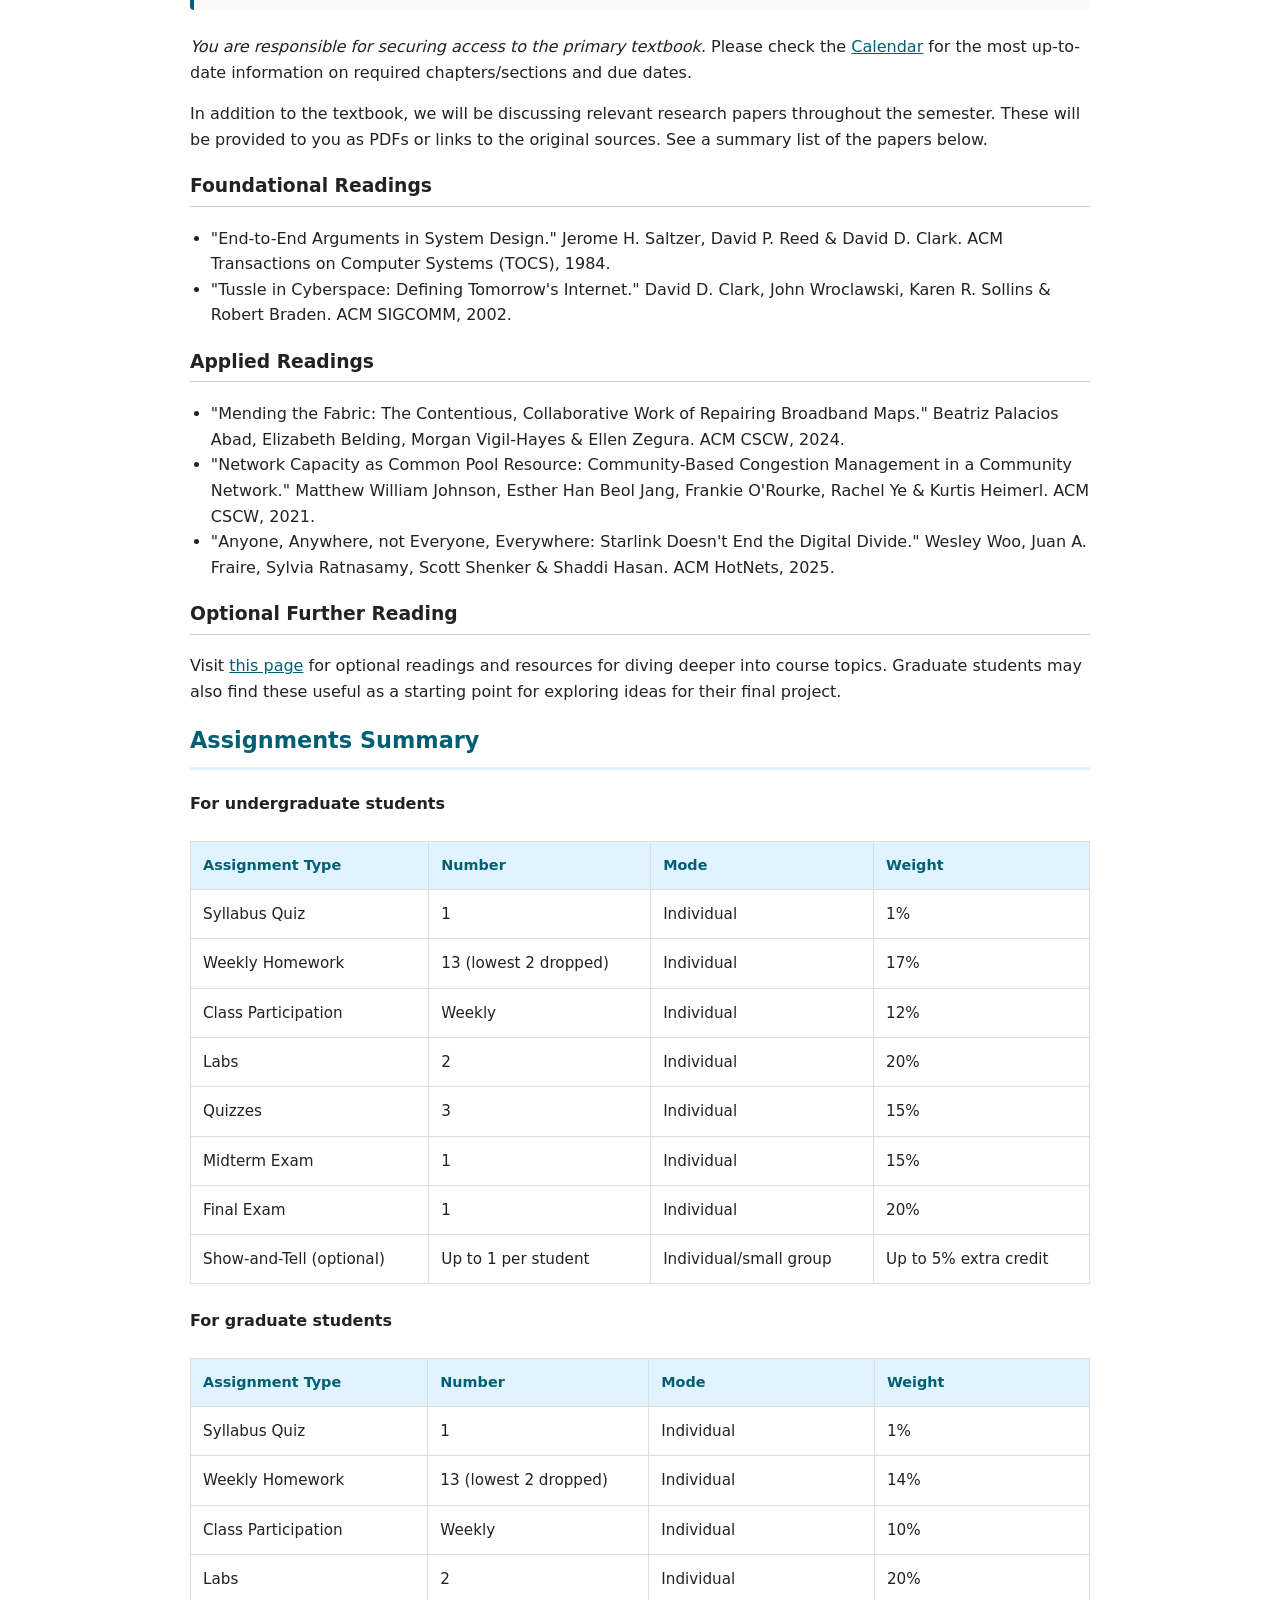
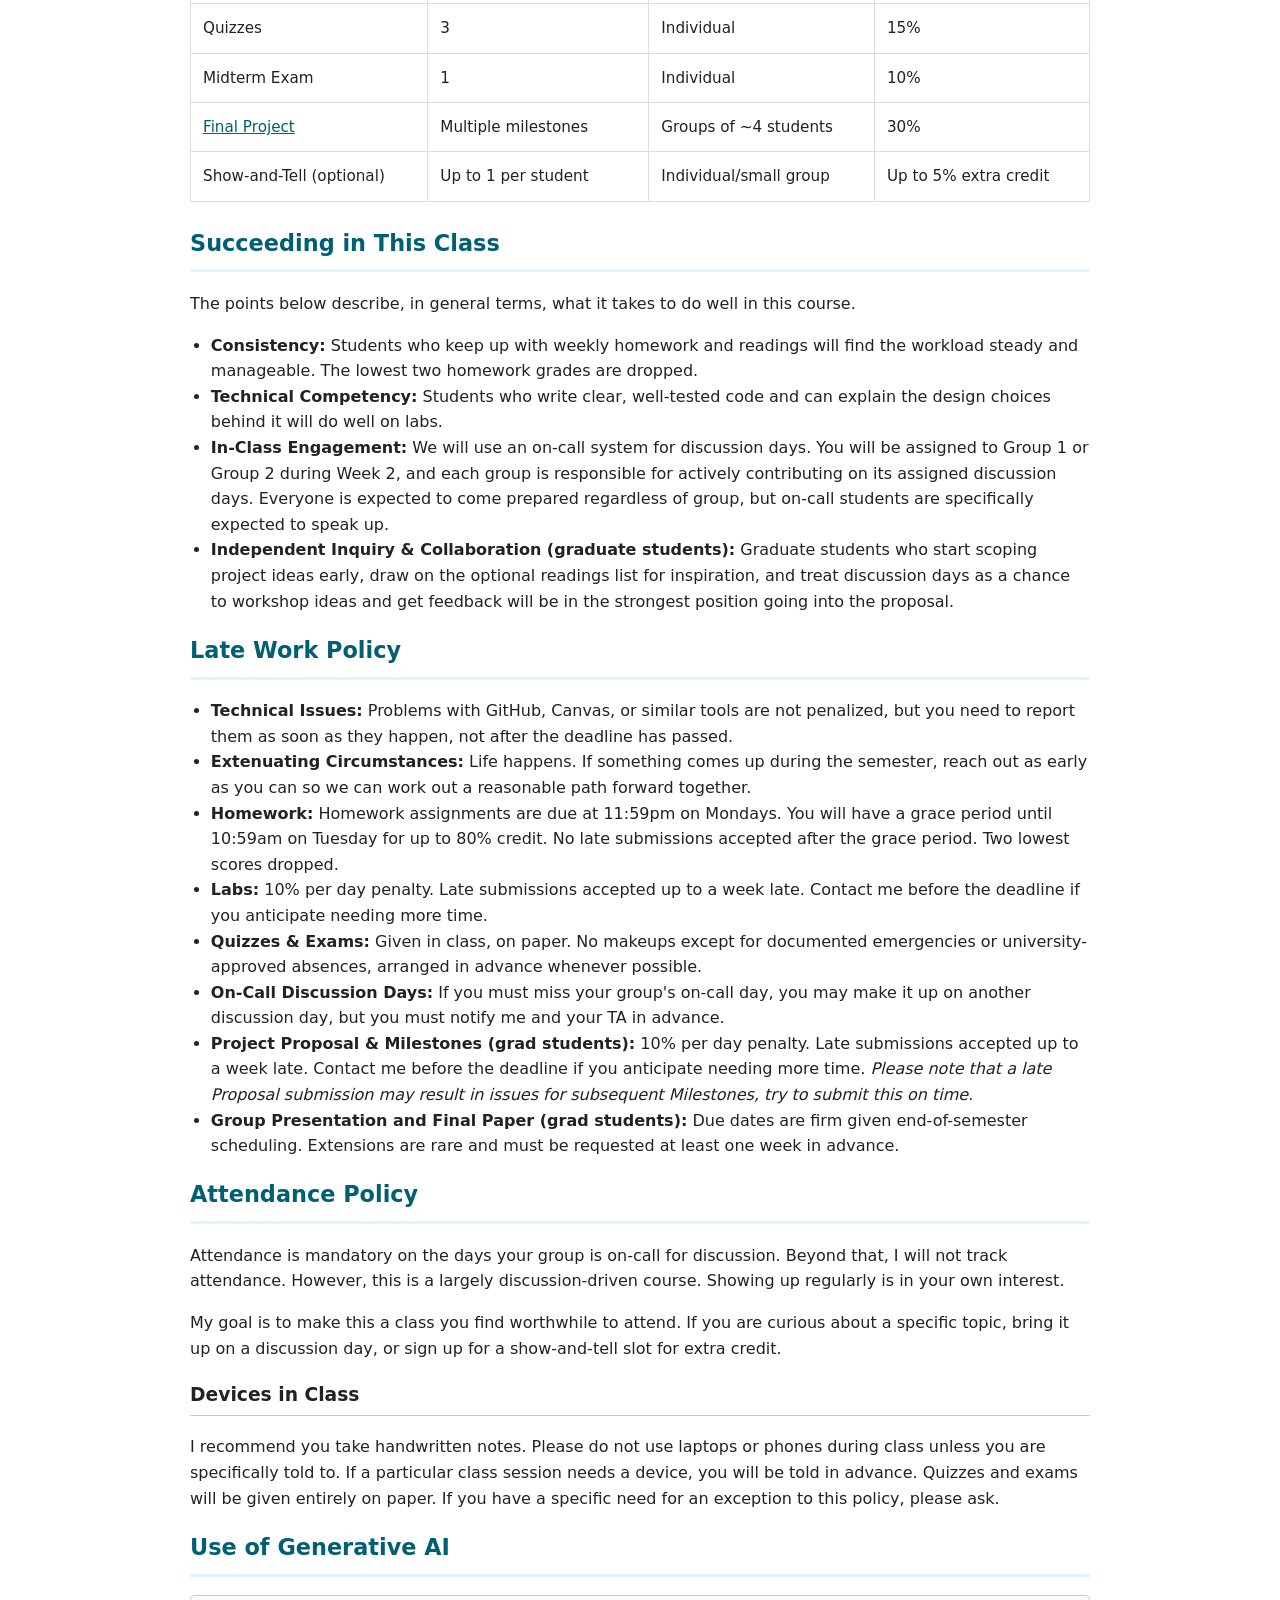
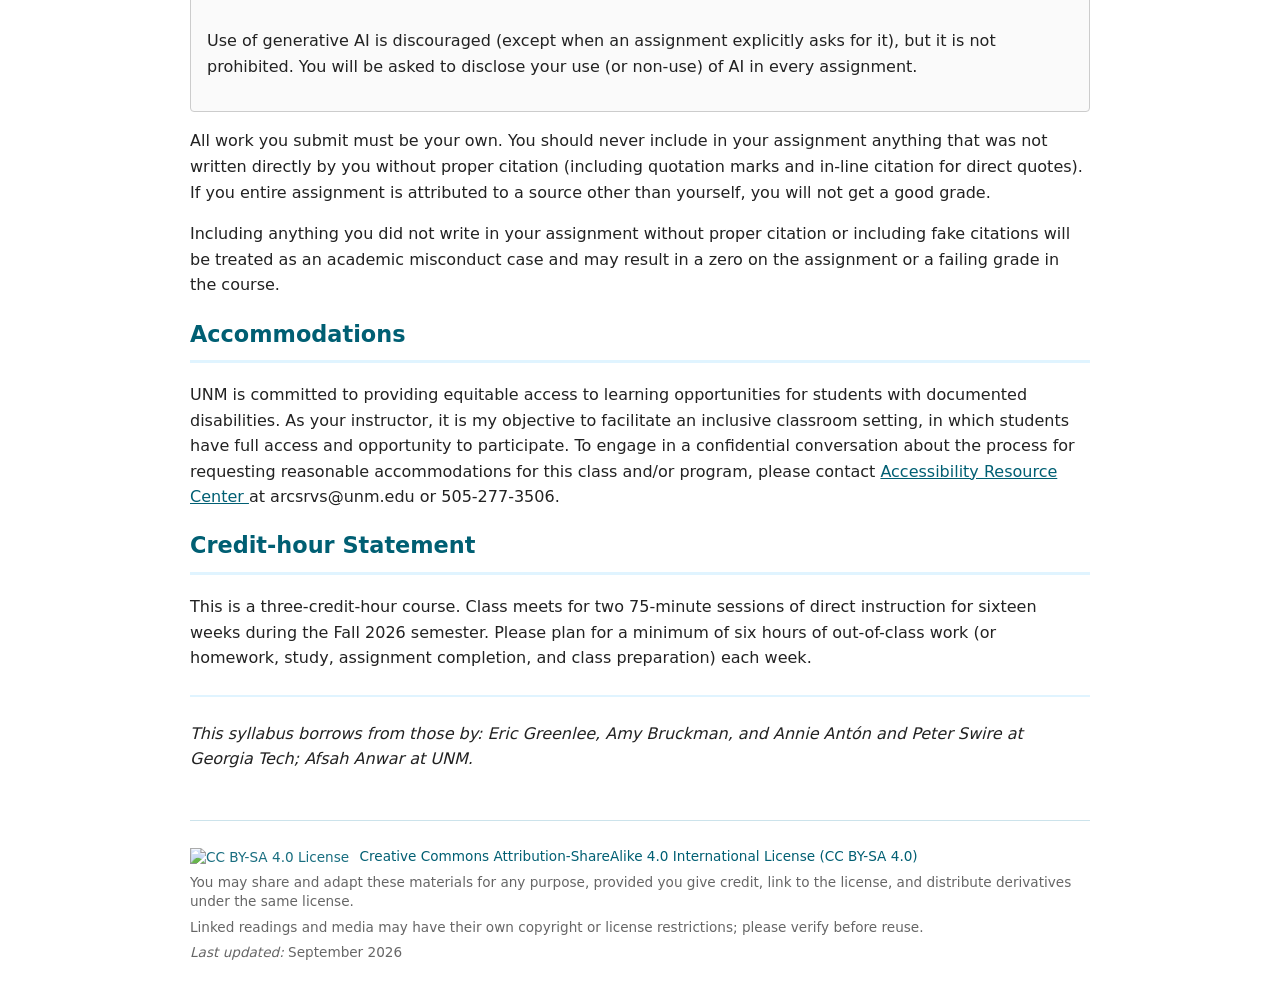
==== commit 5eff76e6: "Add room change" ====
--- a/index.html
+++ b/index.html
@@ -39,7 +39,7 @@
           Dates: 08/18/2026 - 12/03/2026<br>
           Finals week: 12/07/2026 - 12/11/2026<br>
           Time: Tuesday, Thursday • 11:00am-12:15pm<br>
-          Location: Mitchell Hall 120<br>
+          Location: Castetter Hall 55<br>
           Class schedule: <a href="schedule/">Calendar</a>
         </p>
       </div>
@@ -312,6 +312,6 @@
 
     <p>Linked readings and media may have their own copyright or license restrictions; please verify before reuse.</p>
 
-    <p><em>Last updated:</em> August 2026</p>
+    <p><em>Last updated:</em> September 2026</p>
   </footer>
 </html>
